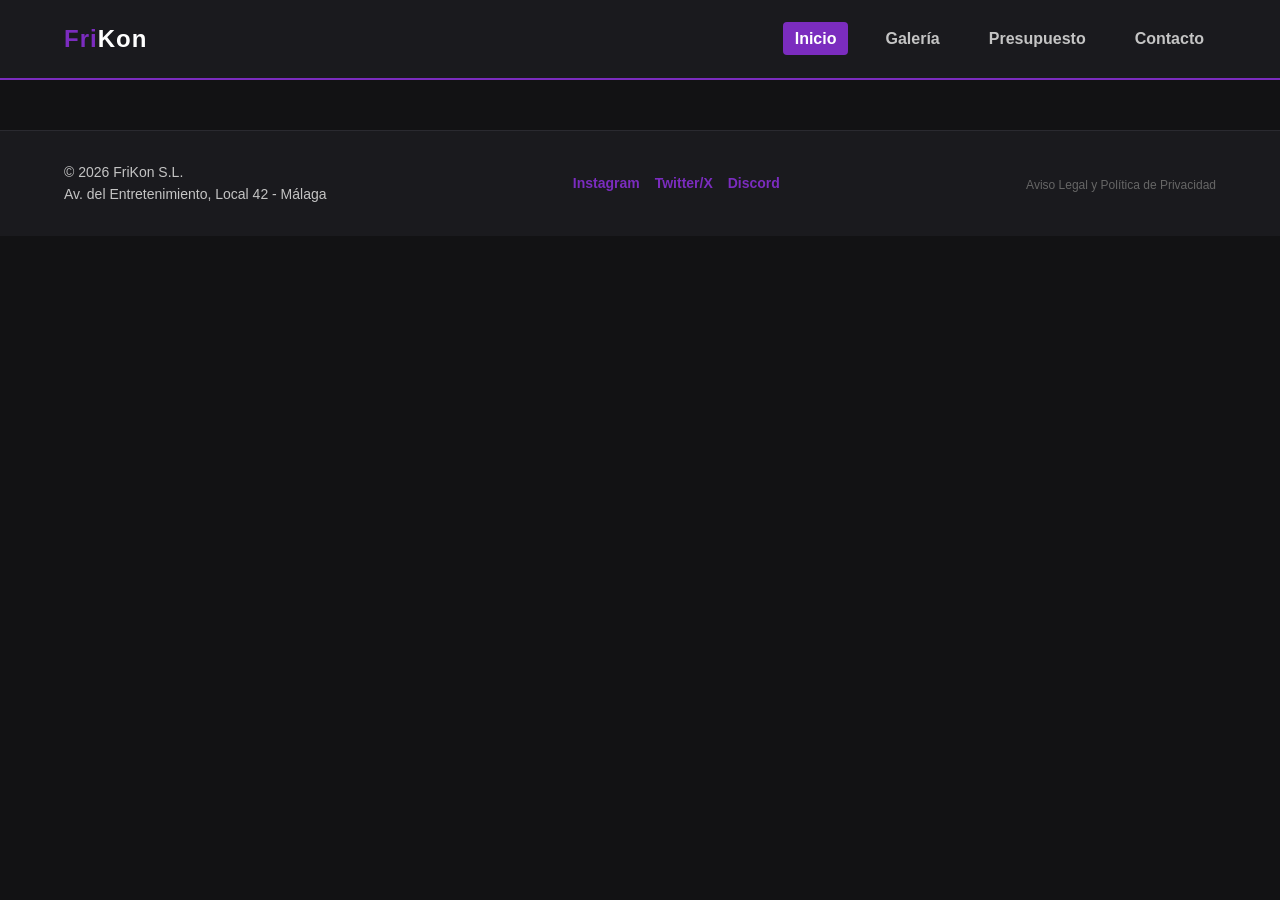
==== index.html @ 053f3768 "Diseño visual del carrusel completado en galeria.html Agregada las imagenes del carrusel Corregido v" ====
<!DOCTYPE html>
<html lang="es">

<head>
    <meta charset="UTF-8">
    <meta name="viewport" content="width=device-width, initial-scale=1.0">
    <title>FriKon | Tienda TCG & Merchandising</title>
    <link rel="stylesheet" href="css/styles.css">
</head>

<body>

    <header>
        <div class="logo">
            <h1>Fri<span>Kon</span></h1>
        </div>
        <nav>
            <ul>
                <li><a href="index.html" class="activo">Inicio</a></li>
                <li><a href="views/galeria.html">Galería</a></li>
                <li><a href="views/presupuesto.html">Presupuesto</a></li>
                <li><a href="views/contacto.html">Contacto</a></li>
            </ul>
        </nav>
    </header>

    <main>
        

    </main>

    <footer>
        <div class="footer-info">
            <p>© 2026 FriKon S.L.</p>
            <p>Av. del Entretenimiento, Local 42 - Málaga</p>
        </div>
        <div class="footer-redes">
            <a href="#" target="_blank">Instagram</a>
            <a href="#" target="_blank">Twitter/X</a>
            <a href="#" target="_blank">Discord</a>
        </div>
        <div class="footer-legal">
            <a href="#">Aviso Legal y Política de Privacidad</a>
        </div>
    </footer>

    <script src="https://code.jquery.com/jquery-3.7.1.min.js"></script>
    <script src="js/main.js"></script>
</body>

</html>
---- css/styles.css ----
/* ==========================================================================
   ESTILOS GENERALES Y CONFIGURACIÓN (FriKon)
   ========================================================================== */
* {
    margin: 0;
    padding: 0;
    box-sizing: border-box;
    font-family: 'Segoe UI', Tahoma, Geneva, Verdana, sans-serif;
}

body {
    background-color: #121214;
    color: #ffffff;
    padding-top: 80px;
    /* Espacio para que el menú fijo no tape el contenido */
    line-height: 1.6;
}

/* ==========================================================================
   HEADER Y BARRA DE NAVEGACIÓN 
   ========================================================================== */
header {
    position: fixed;
    top: 0;
    left: 0;
    width: 100%;
    height: 80px;
    background-color: #1a1a1e;
    border-bottom: 2px solid #7b2cbf;
    display: flex;
    justify-content: space-between;
    align-items: center;
    padding: 0 5%;
    z-index: 1000;
    /* Asegura que quede siempre por encima de todo */
}

.logo h1 {
    font-size: 24px;
    color: #7b2cbf;
    font-weight: bold;
    letter-spacing: 1px;
}

.logo span {
    color: #fff;
}

nav ul {
    display: flex;
    list-style: none;
    gap: 25px;
}

nav ul li a {
    color: #c4c4c4;
    text-decoration: none;
    font-weight: 600;
    font-size: 16px;
    transition: color 0.3s ease;
    padding: 8px 12px;
    border-radius: 4px;
}

nav ul li a:hover {
    color: #7b2cbf;
}

/* Clase obligatoria para resaltar la página actual del menú */
nav ul li a.activo {
    color: #fff;
    background-color: #7b2cbf;
}

/* ==========================================================================
   FOOTER (REDES, DIRECCIÓN Y AVISO LEGAL)
   ========================================================================== */
footer {
    background-color: #1a1a1e;
    border-top: 1px solid #2a2a30;
    padding: 30px 5%;
    margin-top: 50px;
    display: flex;
    flex-wrap: wrap;
    justify-content: space-between;
    align-items: center;
    gap: 20px;
}

.footer-info p {
    color: #c4c4c4;
    font-size: 14px;
}

.footer-redes {
    display: flex;
    gap: 15px;
}

.footer-redes a {
    color: #7b2cbf;
    text-decoration: none;
    font-weight: bold;
    font-size: 14px;
    transition: transform 0.2s;
}

.footer-redes a:hover {
    transform: scale(1.1);
    color: #fff;
}

.footer-legal a {
    color: #666;
    font-size: 12px;
    text-decoration: none;
}

.footer-legal a:hover {
    text-decoration: underline;
}


/* ==========================================================================
  GALERIA Y CARRUSEL
   ========================================================================== */

/* Título de la sección */
.titulo-seleccion {
    font-size: 28px;
    color: #7b2cbf;
    text-align: center;
    margin: 40px 0 20px 0;
    text-transform: uppercase;
    letter-spacing: 1px;
}

/* El contenedor que centra el carrusel al 90% de la pantalla */
.carrusel-contenedor {
    position: relative;
    width: 65%;
    max-width: 1400px;
    /* Evita que se deforme en pantallas enormes */
    height: 380px;
    /* Altura fija para lograr el efecto banner panorámico */
    margin: 0 auto;
    /* Centrado horizontal perfecto */
    border-radius: 12px;
    overflow: hidden;
    /* Oculta las imágenes que están en cola */
    border: 2px solid #2a2a30;
    background-color: #1a1a1e;
    /* Fondo de carga mientras aparecen las fotos */
}

/* Reglas para las diapositivas */
.slide {
    position: absolute;
    top: 0;
    left: 0;
    width: 100%;
    height: 100%;
    opacity: 0;
    /* Por defecto ocultas */
    transition: opacity 0.6s ease-in-out;
    /* Transición suave de fundido */
    z-index: 1;
}

/* Estado de la diapositiva que se está mostrando */
.slide.activa {
    opacity: 1;
    z-index: 2;
}

/* Ajuste forzado de tus imágenes para que no se deformen */
.slide img {
    width: 100%;
    height: 100%;
    object-fit: cover;
    /* Adapta y recorta la foto manteniendo su proporción */
    object-position: center;
    /* Enfoca el centro de la imagen al recortar */
}

/* Sombreado inferior y textos del banner */
.carrusel-texto {
    position: absolute;
    bottom: 0;
    left: 0;
    width: 100%;
    background: linear-gradient(transparent, rgba(0, 0, 0, 0.9));
    /* Degradado para legibilidad */
    padding: 35px 5%;
    z-index: 3;
}

.carrusel-texto h3 {
    font-size: 26px;
    color: #fff;
    margin-bottom: 5px;
}

.carrusel-texto p {
    color: #c4c4c4;
    font-size: 16px;
}

/* Diseño de los botones de las flechas */
.flecha {
    position: absolute;
    top: 50%;
    transform: translateY(-50%);
    /* Centrado vertical matemático */
    background-color: rgba(26, 26, 30, 0.8);
    color: #fff;
    border: 1px solid #7b2cbf;
    font-size: 24px;
    padding: 12px 18px;
    cursor: pointer;
    border-radius: 50%;
    z-index: 10;
    transition: all 0.3s ease;
}

.flecha:hover {
    background-color: #7b2cbf;
    transform: translateY(-50%) scale(1.1);
    /* Mantiene el centrado y aumenta tamaño */
}

.flecha.prev {
    left: 25px;
}

/* Posición flecha izquierda */
.flecha.next {
    right: 25px;
}

/* Posición flecha derecha */
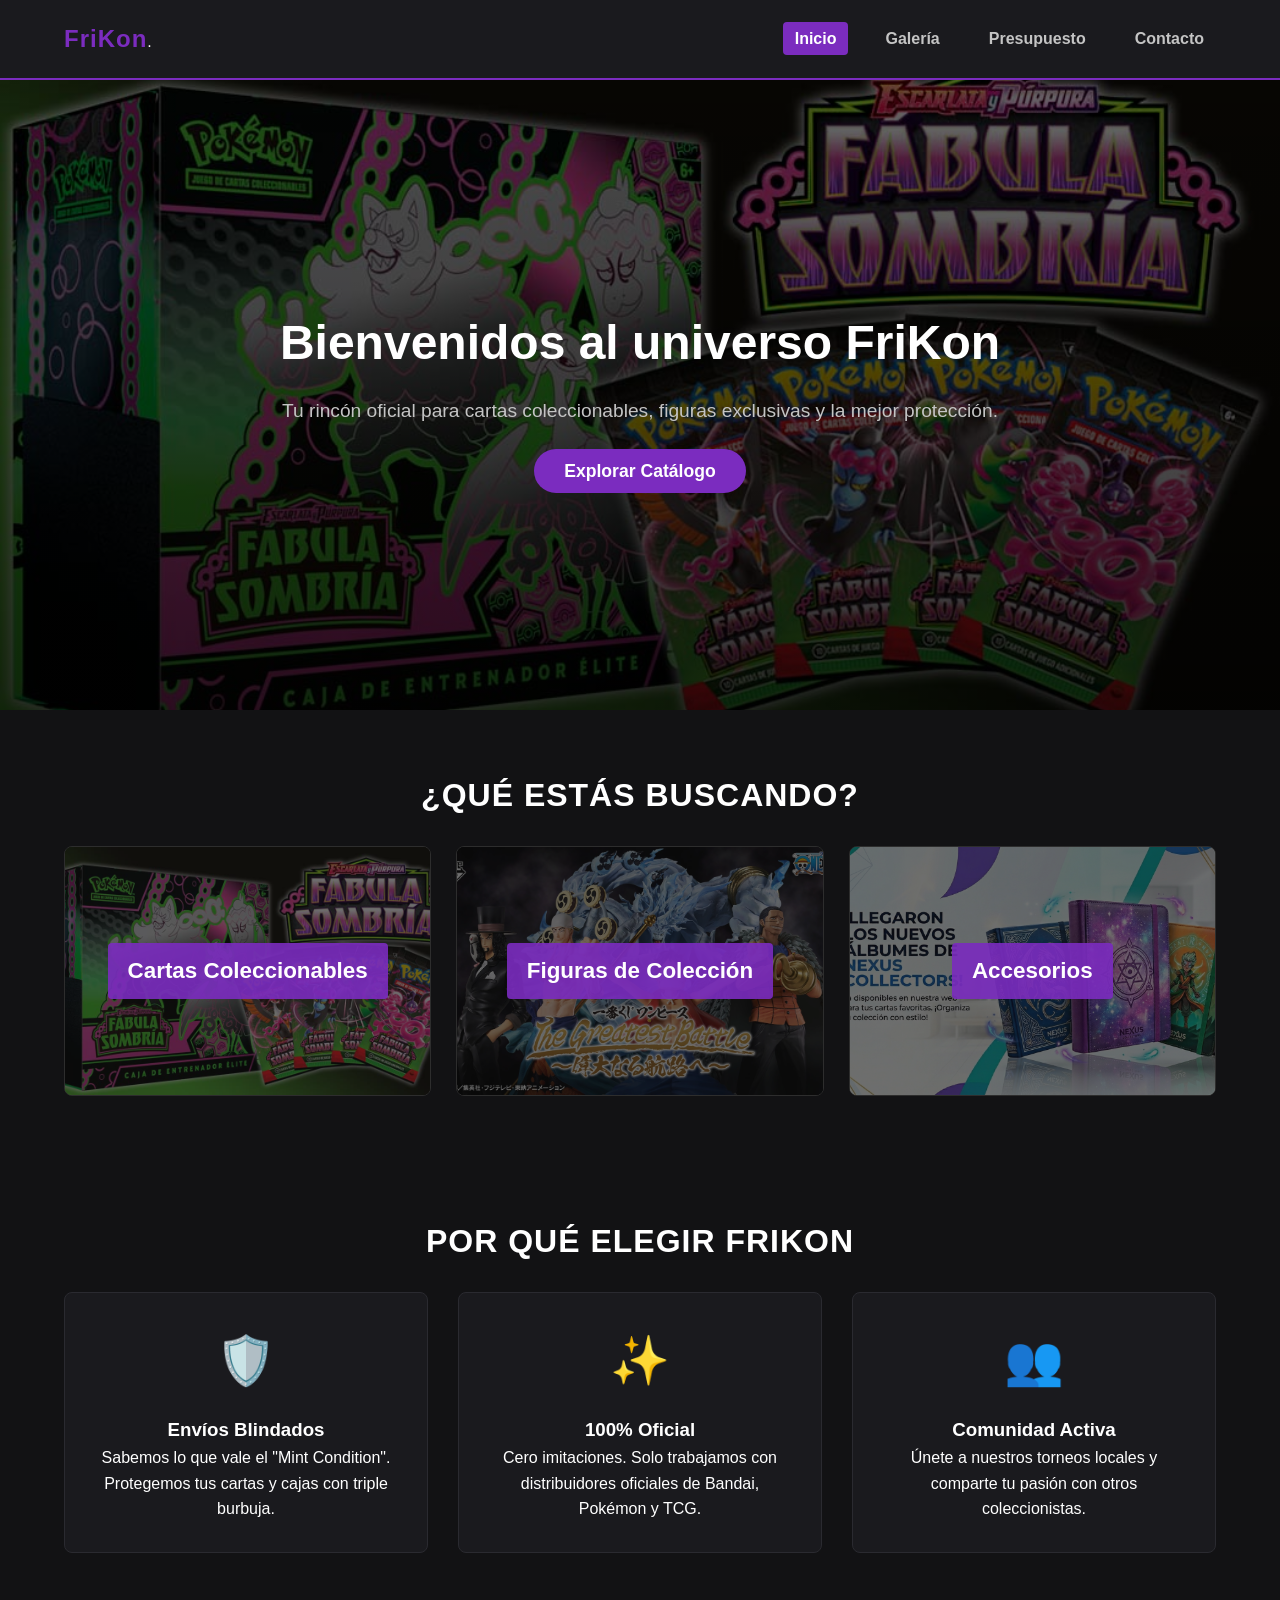
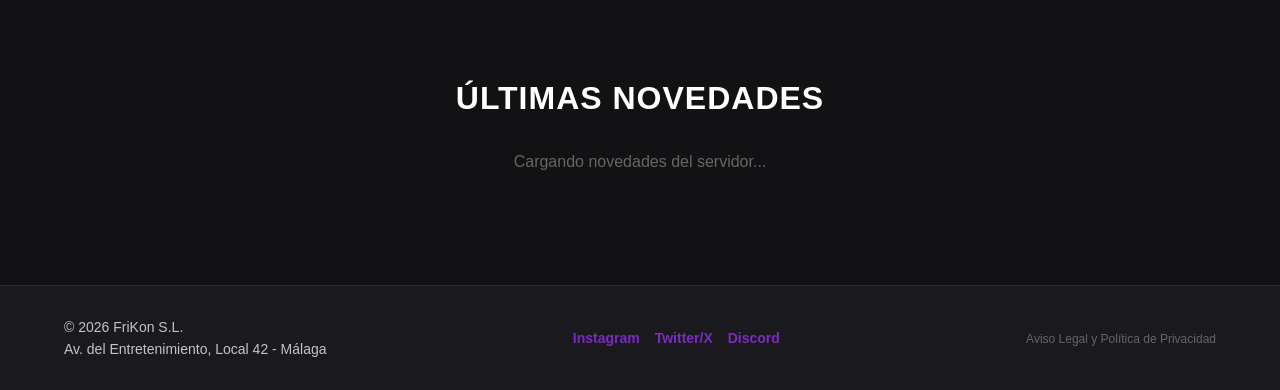
==== commit 78bd89df: "Estructura de 4 secciones de index y CSS corregido para validador W3C" ====
--- a/index.html
+++ b/index.html
@@ -6,13 +6,14 @@
     <meta name="viewport" content="width=device-width, initial-scale=1.0">
     <title>FriKon | Tienda TCG & Merchandising</title>
     <link rel="stylesheet" href="css/styles.css">
+    <script src="https://code.jquery.com/jquery-3.7.1.min.js"></script>
 </head>
 
 <body>
 
     <header>
         <div class="logo">
-            <h1>Fri<span>Kon</span></h1>
+            <span class="logo-texto">FriKon</span><span>.</span>
         </div>
         <nav>
             <ul>
@@ -24,8 +25,71 @@
         </nav>
     </header>
 
-    <main>
-        
+    <main class="main-portada">
+
+        <section id="hero-inicio" class="seccion-portada">
+            <div class="hero-contenido">
+                <h1>Bienvenidos al universo FriKon</h1>
+                <p>Tu rincón oficial para cartas coleccionables, figuras exclusivas y la mejor protección.</p>
+                <a href="views/galeria.html" class="btn-hero">Explorar Catálogo</a>
+            </div>
+        </section>
+
+        <section id="categorias-destacadas" class="seccion-portada">
+            <h2 class="titulo-portada">¿Qué estás buscando?</h2>
+            <div class="grid-accesos-directos">
+
+                <a href="views/galeria.html#cat-cartas" class="bloque-acceso">
+                    <img src="images/productos-carrusel/fabula-sombria-portada-noticia.jpg" alt="Cartas Coleccionables TCG">
+                    <div class="acceso-overlay">
+                        <h3>Cartas Coleccionables</h3>
+                    </div>
+                </a>
+
+                <a href="views/galeria.html#cat-figuras" class="bloque-acceso">
+                    <img src="images/productos-carrusel/figura_one_piece.webp" alt="Figuras de Colección de Anime">
+                    <div class="acceso-overlay">
+                        <h3>Figuras de Colección</h3>
+                    </div>
+                </a>
+
+                <a href="views/galeria.html#cat-accesorios" class="bloque-acceso">
+                    <img src="images/productos-carrusel/nuevos_albumes.png" alt="Accesorios y Carpetas Protectoras">
+                    <div class="acceso-overlay">
+                        <h3>Accesorios</h3>
+                    </div>
+                </a>
+
+            </div>
+        </section>
+
+        <section id="ventajas-frikon" class="seccion-portada">
+            <h2 class="titulo-portada">Por qué elegir FriKon</h2>
+            <div class="grid-ventajas">
+                <div class="ventaja-card">
+                    <div class="ventaja-icono">🛡️</div>
+                    <h3>Envíos Blindados</h3>
+                    <p>Sabemos lo que vale el "Mint Condition". Protegemos tus cartas y cajas con triple burbuja.</p>
+                </div>
+                <div class="ventaja-card">
+                    <div class="ventaja-icono">✨</div>
+                    <h3>100% Oficial</h3>
+                    <p>Cero imitaciones. Solo trabajamos con distribuidores oficiales de Bandai, Pokémon y TCG.</p>
+                </div>
+                <div class="ventaja-card">
+                    <div class="ventaja-icono">👥</div>
+                    <h3>Comunidad Activa</h3>
+                    <p>Únete a nuestros torneos locales y comparte tu pasión con otros coleccionistas.</p>
+                </div>
+            </div>
+        </section>
+
+        <section id="noticias-comunidad" class="seccion-portada">
+            <h2 class="titulo-portada">Últimas Novedades</h2>
+            <div id="contenedor-noticias-ajax" class="grid-noticias">
+                <p class="cargando">Cargando novedades del servidor...</p>
+            </div>
+        </section>
 
     </main>
 
@@ -35,16 +99,15 @@
             <p>Av. del Entretenimiento, Local 42 - Málaga</p>
         </div>
         <div class="footer-redes">
-            <a href="#" target="_blank">Instagram</a>
-            <a href="#" target="_blank">Twitter/X</a>
-            <a href="#" target="_blank">Discord</a>
+            <a href="#" target="_blank" rel="noopener noreferrer">Instagram</a>
+            <a href="#" target="_blank" rel="noopener noreferrer">Twitter/X</a>
+            <a href="#" target="_blank" rel="noopener noreferrer">Discord</a>
         </div>
         <div class="footer-legal">
             <a href="#">Aviso Legal y Política de Privacidad</a>
         </div>
     </footer>
 
-    <script src="https://code.jquery.com/jquery-3.7.1.min.js"></script>
     <script src="js/main.js"></script>
 </body>
 
--- a/css/styles.css
+++ b/css/styles.css
@@ -11,8 +11,7 @@
 body {
     background-color: #121214;
     color: #ffffff;
-    padding-top: 80px;
-    /* Espacio para que el menú fijo no tape el contenido */
+    padding-top: 80px; /* Espacio para que el menú fijo no tape el contenido */
     line-height: 1.6;
 }
 
@@ -31,19 +30,20 @@
     justify-content: space-between;
     align-items: center;
     padding: 0 5%;
-    z-index: 1000;
-    /* Asegura que quede siempre por encima de todo */
-}
-
-.logo h1 {
+    z-index: 1000; /* Asegura que quede siempre por encima de todo */
+}
+
+.logo-texto {
     font-size: 24px;
-    color: #7b2cbf;
+    color: #7b2cbf; /* Color morado base para "Fri" */
     font-weight: bold;
     letter-spacing: 1px;
-}
-
-.logo span {
-    color: #fff;
+    display: inline-block; /* Para que se comporte bien el tamaño */
+}
+
+.logo-texto span {
+    font-size: 24px;
+    color: #fff; /* Color blanco para "Kon." */
 }
 
 nav ul {
@@ -102,7 +102,7 @@
     text-decoration: none;
     font-weight: bold;
     font-size: 14px;
-    transition: transform 0.2s;
+    transition: transform 0.2s, color 0.2s;
 }
 
 .footer-redes a:hover {
@@ -120,12 +120,154 @@
     text-decoration: underline;
 }
 
-
-/* ==========================================================================
-  GALERIA Y CARRUSEL
-   ========================================================================== */
-
-/* Título de la sección */
+/* ==========================================================================
+   MAQUETACIÓN DE LA PORTADA (INDEX) - NUEVAS SECCIONES
+   ========================================================================== */
+.main-portada {
+    padding: 0;
+}
+
+.seccion-portada {
+    padding: 60px 5%;
+}
+
+.titulo-portada {
+    text-align: center;
+    font-size: 2rem;
+    color: #fff;
+    margin-bottom: 25px;
+    text-transform: uppercase;
+    letter-spacing: 1px;
+}
+
+/* Sección 1: Hero */
+#hero-inicio {
+    background: linear-gradient(rgba(0,0,0,0.6), rgba(0,0,0,0.8)), url('../images/productos-carrusel/fabula-sombria-portada-noticia.jpg');
+    background-size: cover;
+    background-position: center;
+    height: 70vh;
+    display: flex;
+    justify-content: center;
+    align-items: center;
+    text-align: center;
+}
+
+.hero-contenido h1 {
+    font-size: 3rem;
+    color: #fff;
+    margin-bottom: 15px;
+}
+
+.hero-contenido p {
+    font-size: 1.2rem;
+    color: #c4c4c4;
+    margin-bottom: 30px;
+}
+
+.btn-hero {
+    background-color: #7b2cbf;
+    color: #fff;
+    text-decoration: none;
+    padding: 12px 30px;
+    border-radius: 25px;
+    font-weight: bold;
+    font-size: 1.1rem;
+    transition: background-color 0.2s ease;
+}
+
+.btn-hero:hover {
+    background-color: #9d4edd;
+}
+
+/* Sección 2: Tus Accesos Directos */
+.grid-accesos-directos {
+    display: grid;
+    grid-template-columns: repeat(auto-fit, minmax(280px, 1fr));
+    gap: 25px;
+}
+
+.bloque-acceso {
+    position: relative;
+    height: 250px;
+    border-radius: 8px;
+    overflow: hidden;
+    display: block;
+    border: 1px solid #2d2d2d;
+}
+
+.bloque-acceso img {
+    width: 100%;
+    height: 100%;
+    object-fit: cover;
+    transition: transform 0.5s ease;
+}
+
+.acceso-overlay {
+    position: absolute;
+    top: 0;
+    left: 0;
+    width: 100%;
+    height: 100%;
+    background: rgba(15, 15, 15, 0.6);
+    display: flex;
+    justify-content: center;
+    align-items: center;
+    transition: background 0.3s ease;
+}
+
+.bloque-acceso h3 {
+    color: #fff;
+    font-size: 1.4rem;
+    background-color: rgba(123, 44, 191, 0.9);
+    padding: 10px 20px;
+    border-radius: 4px;
+    transition: background-color 0.3s;
+}
+
+.bloque-acceso:hover img {
+    transform: scale(1.1);
+}
+
+.bloque-acceso:hover .acceso-overlay {
+    background: rgba(123, 44, 191, 0.2);
+}
+
+/* Sección 3: Grid de Ventajas */
+.grid-ventajas {
+    display: grid;
+    grid-template-columns: repeat(auto-fit, minmax(250px, 1fr));
+    gap: 30px;
+    text-align: center;
+}
+
+.ventaja-card {
+    background-color: #1a1a1e;
+    padding: 30px;
+    border-radius: 8px;
+    border: 1px solid #2a2a30;
+}
+
+.ventaja-icono {
+    font-size: 3rem;
+    margin-bottom: 15px;
+}
+
+/* Sección 4: Ajax Noticias */
+.grid-noticias {
+    display: grid;
+    grid-template-columns: repeat(auto-fit, minmax(300px, 1fr));
+    gap: 20px;
+}
+
+.cargando {
+    text-align: center;
+    color: #666;
+    grid-column: 1 / -1;
+}
+
+/* ==========================================================================
+   CARRUSEL GALERIA
+   ========================================================================== */
 .titulo-seleccion {
     font-size: 28px;
     color: #7b2cbf;
@@ -135,25 +277,24 @@
     letter-spacing: 1px;
 }
 
-/* El contenedor que centra el carrusel al 90% de la pantalla */
 .carrusel-contenedor {
     position: relative;
     width: 65%;
     max-width: 1400px;
-    /* Evita que se deforme en pantallas enormes */
     height: 380px;
-    /* Altura fija para lograr el efecto banner panorámico */
     margin: 0 auto;
-    /* Centrado horizontal perfecto */
     border-radius: 12px;
     overflow: hidden;
-    /* Oculta las imágenes que están en cola */
     border: 2px solid #2a2a30;
     background-color: #1a1a1e;
-    /* Fondo de carga mientras aparecen las fotos */
-}
-
-/* Reglas para las diapositivas */
+}
+
+.carrusel-slides {
+    position: relative;
+    width: 100%;
+    height: 100%;
+}
+
 .slide {
     position: absolute;
     top: 0;
@@ -161,36 +302,28 @@
     width: 100%;
     height: 100%;
     opacity: 0;
-    /* Por defecto ocultas */
     transition: opacity 0.6s ease-in-out;
-    /* Transición suave de fundido */
     z-index: 1;
 }
 
-/* Estado de la diapositiva que se está mostrando */
 .slide.activa {
     opacity: 1;
     z-index: 2;
 }
 
-/* Ajuste forzado de tus imágenes para que no se deformen */
 .slide img {
     width: 100%;
     height: 100%;
     object-fit: cover;
-    /* Adapta y recorta la foto manteniendo su proporción */
     object-position: center;
-    /* Enfoca el centro de la imagen al recortar */
-}
-
-/* Sombreado inferior y textos del banner */
+}
+
 .carrusel-texto {
     position: absolute;
     bottom: 0;
     left: 0;
     width: 100%;
     background: linear-gradient(transparent, rgba(0, 0, 0, 0.9));
-    /* Degradado para legibilidad */
     padding: 35px 5%;
     z-index: 3;
 }
@@ -206,36 +339,222 @@
     font-size: 16px;
 }
 
-/* Diseño de los botones de las flechas */
-.flecha {
+/* ==========================================================================
+   CONTROLES CIRCULARES CARRUSEL
+   ========================================================================== */
+.carrusel-dots {
     position: absolute;
-    top: 50%;
-    transform: translateY(-50%);
-    /* Centrado vertical matemático */
-    background-color: rgba(26, 26, 30, 0.8);
-    color: #fff;
-    border: 1px solid #7b2cbf;
-    font-size: 24px;
-    padding: 12px 18px;
+    bottom: 25px;
+    right: 5%;
+    display: flex;
+    gap: 15px;
+    z-index: 10;
+}
+
+.dot-wrapper {
+    position: relative;
+    width: 10px;
+    height: 10px;
+    display: flex;
+    align-items: center;
+    justify-content: center;
     cursor: pointer;
-    border-radius: 50%;
-    z-index: 10;
-    transition: all 0.3s ease;
-}
-
-.flecha:hover {
+}
+
+.dot-numero {
+    display: none;
+    font-size: 13px;
+    font-weight: bold;
+    color: #c4c4c4;
+    position: absolute;
+    z-index: 2;
+    transition: color 0.3s ease;
+}
+
+.progreso-circular {
+    width: 100%;
+    height: 100%;
+    transform: rotate(-90deg);
+}
+
+.circulo-fondo {
+    fill: none;
+    stroke: rgba(255, 255, 255, 0.2);
+    stroke-width: 2.5;
+}
+
+.circulo-barra {
+    fill: none;
+    stroke: #ffffff;
+    stroke-width: 2.5;
+    stroke-linecap: round;
+    stroke-dasharray: 100, 100;
+    stroke-dashoffset: 100;
+}
+
+.dot-wrapper.activo .dot-numero {
+    color: #fff;
+}
+
+.dot-wrapper.activo .circulo-barra {
+    animation: cargaCircular 5s linear forwards;
+}
+
+@keyframes cargaCircular {
+    from { stroke-dashoffset: 100; }
+    to { stroke-dashoffset: 0; }
+}
+
+/* ==========================================================================
+   CATALOGO DE PRODUCTOS GALERIA
+   ========================================================================== */
+.categoria-seccion {
+    margin-bottom: 50px;
+    padding: 0 5%;
+}
+
+.categoria-titulo {
+    font-size: 1.6rem;
+    color: #fff;
+    margin-bottom: 20px;
+    border-bottom: 2px solid #7b2cbf;
+    padding-bottom: 8px;
+}
+
+.grid-productos {
+    display: grid;
+    grid-template-columns: repeat(auto-fit, minmax(280px, 1fr));
+    gap: 25px;
+    align-items: start;
+}
+
+.producto-card {
+    background-color: #1a1a1a;
+    border-radius: 8px;
+    overflow: hidden;
+    border: 1px solid #2d2d2d;
+    transition: transform 0.3s ease, border-color 0.3s ease;
+}
+
+.producto-card:hover {
+    transform: translateY(-5px);
+    border-color: #7b2cbf;
+}
+
+.producto-imagen-wrapper {
+    position: relative;
+    width: 100%;
+    height: 220px;
+    overflow: hidden;
+    cursor: pointer;
+}
+
+.producto-imagen-wrapper img {
+    width: 100%;
+    height: 100%;
+    object-fit: cover;
+    transition: transform 0.5s ease;
+}
+
+.producto-card:hover .producto-imagen-wrapper img {
+    transform: scale(1.05);
+}
+
+.indicador-click {
+    position: absolute;
+    bottom: -50px;
+    left: 0;
+    width: 100%;
+    background: rgba(123, 44, 191, 0.85);
+    color: #fff;
+    text-align: center;
+    padding: 12px 0;
+    font-size: 0.9rem;
+    font-weight: bold;
+    transition: bottom 0.3s ease;
+    z-index: 2;
+}
+
+.producto-card:hover .indicador-click {
+    bottom: 0;
+}
+
+.producto-resumen {
+    padding: 15px;
+    text-align: center;
+}
+
+.producto-resumen h4 {
+    color: #fff;
+    font-size: 1.1rem;
+    margin: 0;
+}
+
+.producto-desplegable {
+    display: none;
+    padding: 0 15px 15px 15px;
+    background-color: #141414;
+    border-top: 1px solid #2d2d2d;
+    text-align: center;
+}
+
+.producto-desplegable .precio {
+    font-size: 1.3rem;
+    color: #9d4edd;
+    font-weight: bold;
+    margin: 10px 0;
+}
+
+.producto-desplegable .descripcion {
+    font-size: 0.9rem;
+    color: #c4c4c4;
+    line-height: 1.4;
+    margin-bottom: 15px;
+}
+
+.btn-reserva {
     background-color: #7b2cbf;
-    transform: translateY(-50%) scale(1.1);
-    /* Mantiene el centrado y aumenta tamaño */
-}
-
-.flecha.prev {
-    left: 25px;
-}
-
-/* Posición flecha izquierda */
-.flecha.next {
-    right: 25px;
-}
-
-/* Posición flecha derecha */+    color: #fff;
+    border: none;
+    padding: 8px 18px;
+    border-radius: 4px;
+    font-weight: bold;
+    cursor: pointer;
+    transition: background-color 0.2s ease;
+}
+
+.btn-reserva:hover {
+    background-color: #9d4edd;
+}
+
+/* ==========================================================================
+   ESTILOS RESPONSIVE PARA EL CARRUSEL (Móviles y Tablets)
+   ========================================================================== */
+@media screen and (max-width: 768px) {
+    .carrusel-contenedor {
+        width: 90%;
+        height: 320px;
+        border-radius: 0;
+    }
+
+    .carrusel-texto {
+        padding: 15px;
+        background: linear-gradient(to top, rgba(0, 0, 0, 0.9) 40%, rgba(0, 0, 0, 0));
+    }
+
+    .carrusel-texto h3 {
+        font-size: 1.2rem;
+        margin-bottom: 4px;
+    }
+
+    .carrusel-texto p {
+        font-size: 0.9rem;
+    }
+
+    .carrusel-dots {
+        bottom: 15px;
+        right: 15px;
+        gap: 10px;
+    }
+}
+
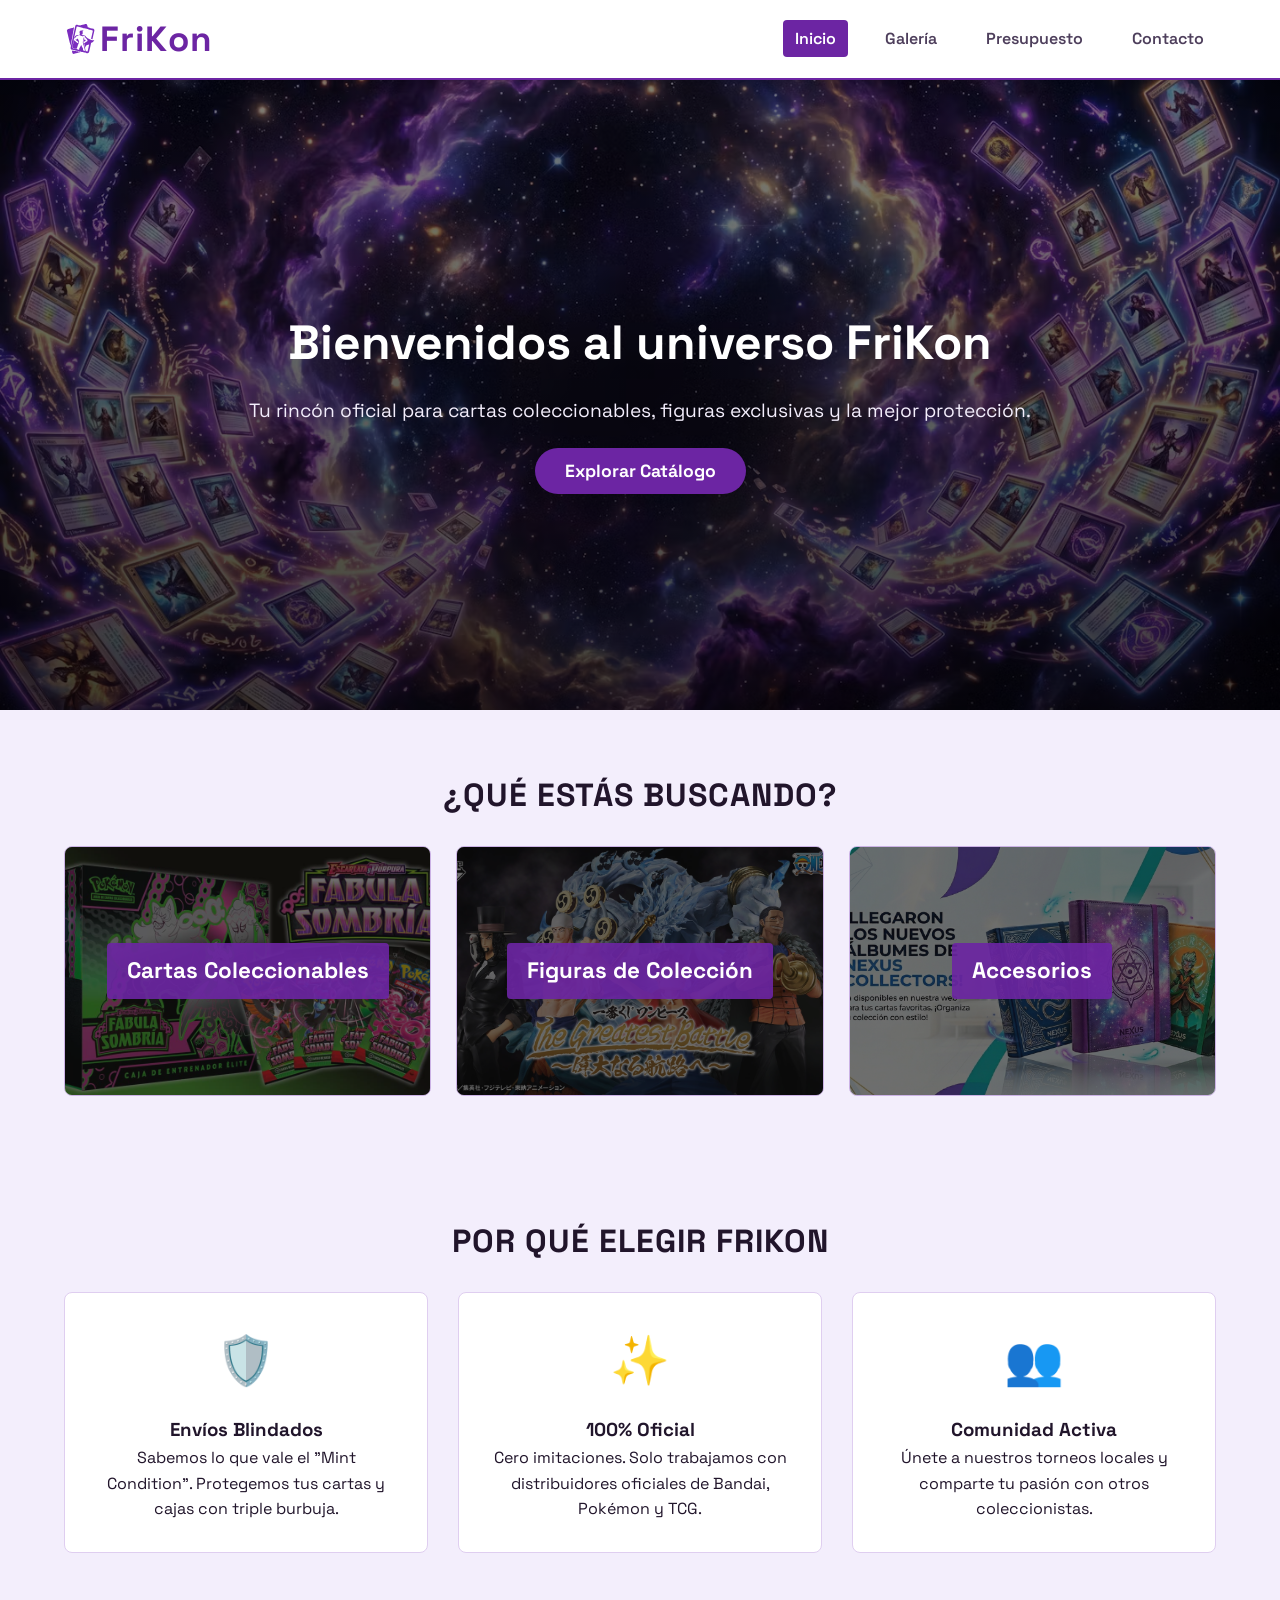
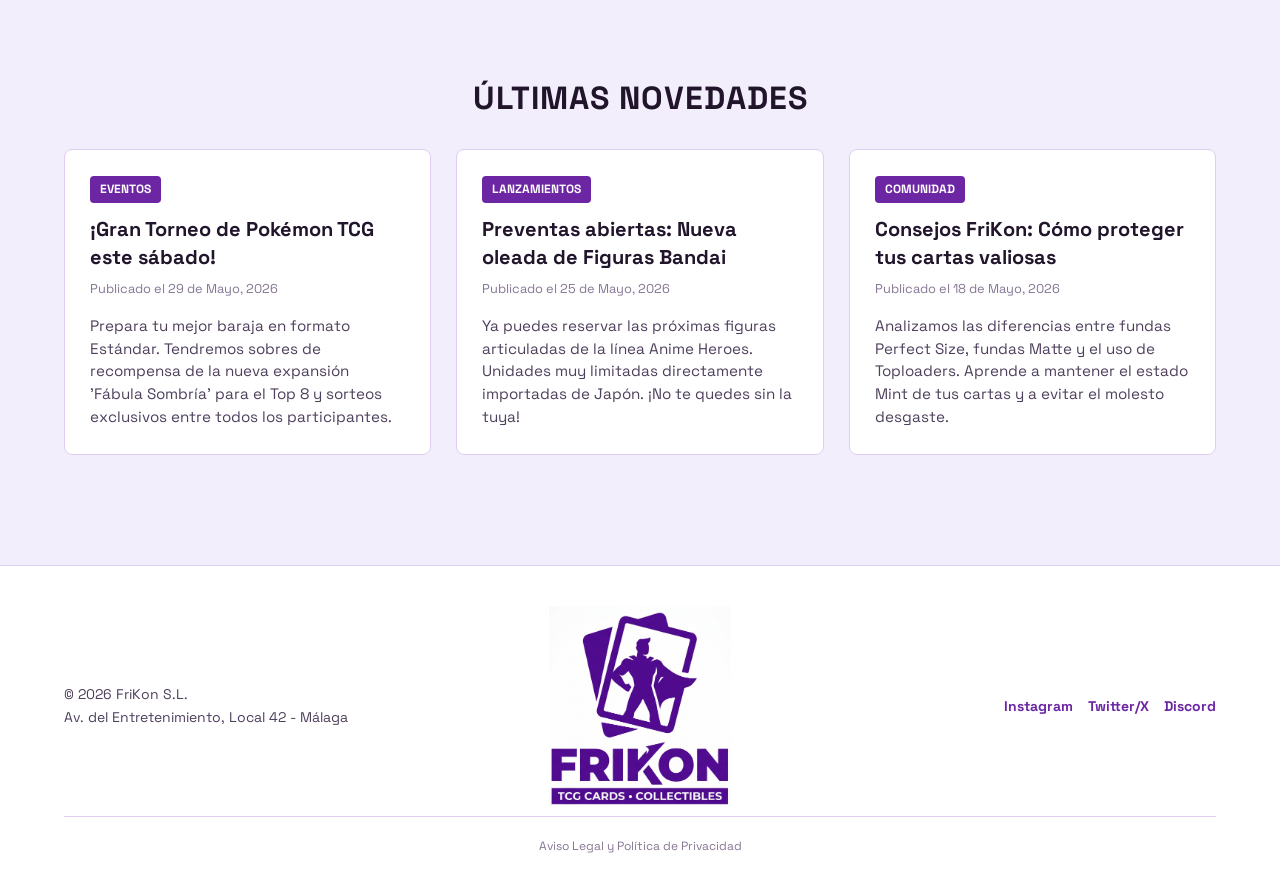
==== commit e7b5e835: "-Paleta cambiada a tono pastel - añadido los iconos - añadido favicon - footer renovado" ====
--- a/index.html
+++ b/index.html
@@ -5,6 +5,11 @@
     <meta charset="UTF-8">
     <meta name="viewport" content="width=device-width, initial-scale=1.0">
     <title>FriKon | Tienda TCG & Merchandising</title>
+    <link rel="icon" type="image/svg+xml" href="images/logo/favicon.svg">
+    <link rel="preconnect" href="https://fonts.googleapis.com">
+    <link rel="preconnect" href="https://fonts.gstatic.com" crossorigin>
+    <link href="https://fonts.googleapis.com/css2?family=Space+Grotesk:wght@400;500;700&display=swap" rel="stylesheet">
+    
     <link rel="stylesheet" href="css/styles.css">
     <script src="https://code.jquery.com/jquery-3.7.1.min.js"></script>
 </head>
@@ -13,7 +18,9 @@
 
     <header>
         <div class="logo">
-            <span class="logo-texto">FriKon</span><span>.</span>
+            <img src="images/logo/favicon.svg" alt="Logo FriKon" class="logo-img">
+            <span class="logo-texto">FriKon</span>
+
         </div>
         <nav>
             <ul>
@@ -40,7 +47,8 @@
             <div class="grid-accesos-directos">
 
                 <a href="views/galeria.html#cat-cartas" class="bloque-acceso">
-                    <img src="images/productos-carrusel/fabula-sombria-portada-noticia.jpg" alt="Cartas Coleccionables TCG">
+                    <img src="images/productos-carrusel/fabula-sombria-portada-noticia.jpg"
+                        alt="Cartas Coleccionables TCG">
                     <div class="acceso-overlay">
                         <h3>Cartas Coleccionables</h3>
                     </div>
@@ -94,15 +102,23 @@
     </main>
 
     <footer>
-        <div class="footer-info">
-            <p>© 2026 FriKon S.L.</p>
-            <p>Av. del Entretenimiento, Local 42 - Málaga</p>
+        <div class="footer-contenedor-superior">
+            <div class="footer-info">
+                <p>© 2026 FriKon S.L.</p>
+                <p>Av. del Entretenimiento, Local 42 - Málaga</p>
+            </div>
+
+            <div class="footer-logo-central">
+                <img src="images/logo/logo_frikon_completo.png" alt="FriKon Logo Grande" class="logo-grande-img">
+            </div>
+
+            <div class="footer-redes">
+                <a href="#" target="_blank" rel="noopener noreferrer">Instagram</a>
+                <a href="#" target="_blank" rel="noopener noreferrer">Twitter/X</a>
+                <a href="#" target="_blank" rel="noopener noreferrer">Discord</a>
+            </div>
         </div>
-        <div class="footer-redes">
-            <a href="#" target="_blank" rel="noopener noreferrer">Instagram</a>
-            <a href="#" target="_blank" rel="noopener noreferrer">Twitter/X</a>
-            <a href="#" target="_blank" rel="noopener noreferrer">Discord</a>
-        </div>
+
         <div class="footer-legal">
             <a href="#">Aviso Legal y Política de Privacidad</a>
         </div>
--- a/css/styles.css
+++ b/css/styles.css
@@ -1,22 +1,51 @@
 /* ==========================================================================
-   ESTILOS GENERALES Y CONFIGURACIÓN (FriKon)
+   CONFIGURACIÓN GENERAL Y VARIABLES
    ========================================================================== */
+html {
+    scroll-behavior: smooth;
+}
+
 * {
     margin: 0;
     padding: 0;
     box-sizing: border-box;
-    font-family: 'Segoe UI', Tahoma, Geneva, Verdana, sans-serif;
+    font-family: 'Space Grotesk', sans-serif;
+}
+
+:root {
+    /* Identidad Corporativa */
+    --color-marca: #6c25a3;           
+    --color-marca-hover: #8a3ee6;     
+    
+    /* Capa de Fondos (Diseño Claro) */
+    --bg-principal: #f3eefc;          
+    --bg-tarjeta: #ffffff;            
+    --bg-tarjeta-desplegable: #f9f6fe;
+    --bg-bloque-informativo: #eaddf7; 
+    
+    /* Bordes y Separadores */
+    --border-sutil: #dfcef0;          
+    --border-elemento: #cbb2e5;        
+    --border-foco: #a87ed1;    
+    --border-alerta: #e03131;          
+
+    /* Capa de Texto */
+    --texto-principal: #21152b;       
+    --texto-secundario: #4e3f5c;      
+    --texto-tarjeta: #5c4b6e;      
+    --texto-deshabilitado: #a393b0;   
+    --texto-mutado: #867694;          
 }
 
 body {
-    background-color: #121214;
-    color: #ffffff;
-    padding-top: 80px; /* Espacio para que el menú fijo no tape el contenido */
+    background-color: var(--bg-principal);
+    color: var(--texto-principal);
+    padding-top: 80px;
     line-height: 1.6;
 }
 
 /* ==========================================================================
-   HEADER Y BARRA DE NAVEGACIÓN 
+   HEADER Y NAVEGACIÓN
    ========================================================================== */
 header {
     position: fixed;
@@ -24,26 +53,33 @@
     left: 0;
     width: 100%;
     height: 80px;
-    background-color: #1a1a1e;
-    border-bottom: 2px solid #7b2cbf;
+    background-color: var(--bg-tarjeta);
+    border-bottom: 2px solid var(--color-marca);
     display: flex;
     justify-content: space-between;
     align-items: center;
     padding: 0 5%;
-    z-index: 1000; /* Asegura que quede siempre por encima de todo */
+    z-index: 1000;
+}
+
+.logo {
+    display: flex;
+    align-items: center;
+    gap: 1px;
+}
+
+.logo-img {
+    height: 35px;
+    width: auto;
+    display: block;
 }
 
 .logo-texto {
-    font-size: 24px;
-    color: #7b2cbf; /* Color morado base para "Fri" */
+    font-size: 35px;
+    color: var(--color-marca);
     font-weight: bold;
     letter-spacing: 1px;
-    display: inline-block; /* Para que se comporte bien el tamaño */
-}
-
-.logo-texto span {
-    font-size: 24px;
-    color: #fff; /* Color blanco para "Kon." */
+    display: inline-block;
 }
 
 nav ul {
@@ -53,7 +89,7 @@
 }
 
 nav ul li a {
-    color: #c4c4c4;
+    color: var(--texto-secundario);
     text-decoration: none;
     font-weight: 600;
     font-size: 16px;
@@ -63,42 +99,66 @@
 }
 
 nav ul li a:hover {
-    color: #7b2cbf;
-}
-
-/* Clase obligatoria para resaltar la página actual del menú */
+    color: var(--color-marca);
+}
+
 nav ul li a.activo {
-    color: #fff;
-    background-color: #7b2cbf;
+    color: var(--bg-tarjeta);
+    background-color: var(--color-marca);
 }
 
 /* ==========================================================================
-   FOOTER (REDES, DIRECCIÓN Y AVISO LEGAL)
+   FOOTER (PIE DE PÁGINA)
    ========================================================================== */
 footer {
-    background-color: #1a1a1e;
-    border-top: 1px solid #2a2a30;
-    padding: 30px 5%;
+    background-color: var(--bg-tarjeta);
+    border-top: 1px solid var(--border-sutil);
+    padding: 40px 5% 20px 5%;
     margin-top: 50px;
     display: flex;
-    flex-wrap: wrap;
+    flex-direction: column;
+    gap: 10px;
+}
+
+.footer-contenedor-superior {
+    display: flex;
     justify-content: space-between;
     align-items: center;
+    width: 100%;
+    flex-wrap: wrap;
     gap: 20px;
 }
 
+.footer-info,
+.footer-redes {
+    flex: 1;
+}
+
+.footer-redes {
+    display: flex;
+    justify-content: flex-end;
+    gap: 15px;
+}
+
+.footer-logo-central {
+    flex: 1;
+    display: flex;
+    justify-content: center;
+}
+
+.logo-grande-img {
+    height: 200px;
+    width: auto;
+    display: block;
+}
+
 .footer-info p {
-    color: #c4c4c4;
+    color: var(--texto-secundario);
     font-size: 14px;
 }
 
-.footer-redes {
-    display: flex;
-    gap: 15px;
-}
-
 .footer-redes a {
-    color: #7b2cbf;
+    color: var(--color-marca);
     text-decoration: none;
     font-weight: bold;
     font-size: 14px;
@@ -107,11 +167,18 @@
 
 .footer-redes a:hover {
     transform: scale(1.1);
-    color: #fff;
+    color: var(--texto-principal);
+}
+
+.footer-legal {
+    text-align: center;
+    width: 100%;
+    border-top: 1px solid var(--border-sutil);
+    padding-top: 15px;
 }
 
 .footer-legal a {
-    color: #666;
+    color: var(--texto-mutado);
     font-size: 12px;
     text-decoration: none;
 }
@@ -121,7 +188,7 @@
 }
 
 /* ==========================================================================
-   MAQUETACIÓN DE LA PORTADA (INDEX) - NUEVAS SECCIONES
+   PORTADA - SECCIONES GENERALES
    ========================================================================== */
 .main-portada {
     padding: 0;
@@ -134,15 +201,15 @@
 .titulo-portada {
     text-align: center;
     font-size: 2rem;
-    color: #fff;
+    color: var(--texto-principal);
     margin-bottom: 25px;
     text-transform: uppercase;
     letter-spacing: 1px;
 }
 
-/* Sección 1: Hero */
+/* Hero Principal */
 #hero-inicio {
-    background: linear-gradient(rgba(0,0,0,0.6), rgba(0,0,0,0.8)), url('../images/productos-carrusel/fabula-sombria-portada-noticia.jpg');
+    background: linear-gradient(rgba(0, 0, 0, 0.5), rgba(0, 0, 0, 0.75)), url('../images/index/portada.avif');
     background-size: cover;
     background-position: center;
     height: 70vh;
@@ -154,19 +221,19 @@
 
 .hero-contenido h1 {
     font-size: 3rem;
-    color: #fff;
+    color: #ffffff;
     margin-bottom: 15px;
 }
 
 .hero-contenido p {
     font-size: 1.2rem;
-    color: #c4c4c4;
+    color: var(--bg-principal);
     margin-bottom: 30px;
 }
 
 .btn-hero {
-    background-color: #7b2cbf;
-    color: #fff;
+    background-color: var(--color-marca);
+    color: #ffffff;
     text-decoration: none;
     padding: 12px 30px;
     border-radius: 25px;
@@ -176,10 +243,10 @@
 }
 
 .btn-hero:hover {
-    background-color: #9d4edd;
-}
-
-/* Sección 2: Tus Accesos Directos */
+    background-color: var(--color-marca-hover);
+}
+
+/* Accesos Directos */
 .grid-accesos-directos {
     display: grid;
     grid-template-columns: repeat(auto-fit, minmax(280px, 1fr));
@@ -192,7 +259,7 @@
     border-radius: 8px;
     overflow: hidden;
     display: block;
-    border: 1px solid #2d2d2d;
+    border: 1px solid var(--border-elemento);
 }
 
 .bloque-acceso img {
@@ -216,9 +283,9 @@
 }
 
 .bloque-acceso h3 {
-    color: #fff;
+    color: #ffffff;
     font-size: 1.4rem;
-    background-color: rgba(123, 44, 191, 0.9);
+    background-color: rgba(108, 37, 163, 0.9); 
     padding: 10px 20px;
     border-radius: 4px;
     transition: background-color 0.3s;
@@ -229,10 +296,10 @@
 }
 
 .bloque-acceso:hover .acceso-overlay {
-    background: rgba(123, 44, 191, 0.2);
-}
-
-/* Sección 3: Grid de Ventajas */
+    background: rgba(108, 37, 163, 0.2);
+}
+
+/* Bloque de Ventajas */
 .grid-ventajas {
     display: grid;
     grid-template-columns: repeat(auto-fit, minmax(250px, 1fr));
@@ -241,10 +308,10 @@
 }
 
 .ventaja-card {
-    background-color: #1a1a1e;
+    background-color: var(--bg-tarjeta);
     padding: 30px;
     border-radius: 8px;
-    border: 1px solid #2a2a30;
+    border: 1px solid var(--border-sutil);
 }
 
 .ventaja-icono {
@@ -252,25 +319,77 @@
     margin-bottom: 15px;
 }
 
-/* Sección 4: Ajax Noticias */
+/* Ajax Noticias */
 .grid-noticias {
     display: grid;
     grid-template-columns: repeat(auto-fit, minmax(300px, 1fr));
-    gap: 20px;
-}
-
-.cargando {
-    text-align: center;
-    color: #666;
+    gap: 25px;
+}
+
+.noticia-card {
+    background-color: var(--bg-tarjeta);
+    border: 1px solid var(--border-sutil);
+    padding: 25px;
+    border-radius: 8px;
+    position: relative;
+    transition: transform 0.3s ease, border-color 0.3s ease;
+}
+
+.noticia-card:hover {
+    transform: translateY(-3px);
+    border-color: var(--color-marca);
+}
+
+.noticia-tag {
+    display: inline-block;
+    background-color: var(--color-marca);
+    color: #ffffff;
+    font-size: 0.75rem;
+    font-weight: bold;
+    text-transform: uppercase;
+    padding: 4px 10px;
+    border-radius: 4px;
+    margin-bottom: 12px;
+}
+
+.noticia-card h3 {
+    color: var(--texto-principal);
+    font-size: 1.25rem;
+    margin-bottom: 8px;
+    line-height: 1.4;
+}
+
+.noticia-card .fecha {
+    font-size: 0.8rem;
+    color: var(--texto-mutado);
+    margin-bottom: 15px;
+}
+
+.noticia-card p {
+    font-size: 0.95rem;
+    color: var(--texto-secundario);
+    line-height: 1.5;
+}
+
+.cargando,
+.error-carga {
+    text-align: center;
+    color: var(--texto-mutado);
     grid-column: 1 / -1;
+    font-style: italic;
+    padding: 20px 0;
+}
+
+.error-carga {
+    color: var(--border-alerta);
 }
 
 /* ==========================================================================
-   CARRUSEL GALERIA
+   CARRUSEL GALERÍA
    ========================================================================== */
 .titulo-seleccion {
     font-size: 28px;
-    color: #7b2cbf;
+    color: var(--color-marca);
     text-align: center;
     margin: 40px 0 20px 0;
     text-transform: uppercase;
@@ -285,8 +404,8 @@
     margin: 0 auto;
     border-radius: 12px;
     overflow: hidden;
-    border: 2px solid #2a2a30;
-    background-color: #1a1a1e;
+    border: 2px solid var(--border-sutil);
+    background-color: var(--bg-tarjeta);
 }
 
 .carrusel-slides {
@@ -328,20 +447,18 @@
     z-index: 3;
 }
 
-.carrusel-texto h3 {
+.carrusel-texto h2 {
     font-size: 26px;
-    color: #fff;
+    color: #ffffff;
     margin-bottom: 5px;
 }
 
 .carrusel-texto p {
-    color: #c4c4c4;
+    color: var(--bg-principal);
     font-size: 16px;
 }
 
-/* ==========================================================================
-   CONTROLES CIRCULARES CARRUSEL
-   ========================================================================== */
+/* Controles Circulares */
 .carrusel-dots {
     position: absolute;
     bottom: 25px;
@@ -365,7 +482,7 @@
     display: none;
     font-size: 13px;
     font-weight: bold;
-    color: #c4c4c4;
+    color: var(--texto-secundario);
     position: absolute;
     z-index: 2;
     transition: color 0.3s ease;
@@ -385,7 +502,7 @@
 
 .circulo-barra {
     fill: none;
-    stroke: #ffffff;
+    stroke: var(--color-marca);
     stroke-width: 2.5;
     stroke-linecap: round;
     stroke-dasharray: 100, 100;
@@ -393,7 +510,7 @@
 }
 
 .dot-wrapper.activo .dot-numero {
-    color: #fff;
+    color: #ffffff;
 }
 
 .dot-wrapper.activo .circulo-barra {
@@ -401,23 +518,28 @@
 }
 
 @keyframes cargaCircular {
-    from { stroke-dashoffset: 100; }
-    to { stroke-dashoffset: 0; }
+    from {
+        stroke-dashoffset: 100;
+    }
+    to {
+        stroke-dashoffset: 0;
+    }
 }
 
 /* ==========================================================================
-   CATALOGO DE PRODUCTOS GALERIA
+   CATÁLOGO DE PRODUCTOS
    ========================================================================== */
 .categoria-seccion {
     margin-bottom: 50px;
     padding: 0 5%;
+    scroll-margin-top: 100px;
 }
 
 .categoria-titulo {
     font-size: 1.6rem;
-    color: #fff;
+    color: var(--texto-principal);
     margin-bottom: 20px;
-    border-bottom: 2px solid #7b2cbf;
+    border-bottom: 2px solid var(--color-marca);
     padding-bottom: 8px;
 }
 
@@ -429,16 +551,16 @@
 }
 
 .producto-card {
-    background-color: #1a1a1a;
+    background-color: var(--bg-tarjeta);
     border-radius: 8px;
     overflow: hidden;
-    border: 1px solid #2d2d2d;
+    border: 1px solid var(--border-elemento);
     transition: transform 0.3s ease, border-color 0.3s ease;
 }
 
 .producto-card:hover {
     transform: translateY(-5px);
-    border-color: #7b2cbf;
+    border-color: var(--color-marca);
 }
 
 .producto-imagen-wrapper {
@@ -465,8 +587,8 @@
     bottom: -50px;
     left: 0;
     width: 100%;
-    background: rgba(123, 44, 191, 0.85);
-    color: #fff;
+    background: rgba(108, 37, 163, 0.85);
+    color: #ffffff;
     text-align: center;
     padding: 12px 0;
     font-size: 0.9rem;
@@ -485,7 +607,7 @@
 }
 
 .producto-resumen h4 {
-    color: #fff;
+    color: var(--texto-principal);
     font-size: 1.1rem;
     margin: 0;
 }
@@ -493,28 +615,28 @@
 .producto-desplegable {
     display: none;
     padding: 0 15px 15px 15px;
-    background-color: #141414;
-    border-top: 1px solid #2d2d2d;
+    background-color: var(--bg-tarjeta-desplegable);
+    border-top: 1px solid var(--border-elemento);
     text-align: center;
 }
 
 .producto-desplegable .precio {
     font-size: 1.3rem;
-    color: #9d4edd;
+    color: var(--color-marca);
     font-weight: bold;
     margin: 10px 0;
 }
 
 .producto-desplegable .descripcion {
     font-size: 0.9rem;
-    color: #c4c4c4;
+    color: var(--texto-tarjeta);
     line-height: 1.4;
     margin-bottom: 15px;
 }
 
 .btn-reserva {
-    background-color: #7b2cbf;
-    color: #fff;
+    background-color: var(--color-marca);
+    color: #ffffff;
     border: none;
     padding: 8px 18px;
     border-radius: 4px;
@@ -524,13 +646,373 @@
 }
 
 .btn-reserva:hover {
-    background-color: #9d4edd;
+    background-color: var(--color-marca-hover);
 }
 
 /* ==========================================================================
-   ESTILOS RESPONSIVE PARA EL CARRUSEL (Móviles y Tablets)
+   FORMULARIO DE PRESUPUESTO
+   ========================================================================== */
+.main-presupuesto {
+    padding: 40px 5%;
+}
+
+.seccion-formulario {
+    max-width: 800px;
+    margin: 0 auto;
+    background-color: var(--bg-tarjeta);
+    border: 1px solid var(--border-sutil);
+    padding: 40px;
+    border-radius: 12px;
+}
+
+.titulo-formulario {
+    color: var(--color-marca);
+    font-size: 1.8rem;
+    text-align: center;
+    margin-bottom: 10px;
+}
+
+.subtitulo-formulario {
+    color: var(--texto-secundario);
+    text-align: center;
+    font-size: 0.95rem;
+    margin-bottom: 30px;
+}
+
+fieldset {
+    border: 1px solid var(--border-elemento);
+    padding: 20px;
+    border-radius: 8px;
+    margin-bottom: 25px;
+}
+
+legend {
+    color: var(--texto-principal);
+    font-weight: bold;
+    padding: 0 10px;
+    font-size: 1.1rem;
+}
+
+.campo-fila {
+    display: flex;
+    gap: 20px;
+    margin-bottom: 15px;
+}
+
+.campo-input {
+    flex: 1;
+    display: flex;
+    flex-direction: column;
+    margin-bottom: 10px;
+}
+
+.campo-input label {
+    color: var(--texto-principal);
+    font-size: 0.9rem;
+    margin-bottom: 8px;
+}
+
+.campo-input input,
+.campo-input select,
+.campo-input input[type="number"] {
+    background-color: var(--bg-principal);
+    border: 1px solid var(--border-foco);
+    color: var(--texto-principal);
+    padding: 12px;
+    border-radius: 6px;
+    font-size: 0.95rem;
+    transition: border-color 0.3s;
+    width: 100%;
+}
+
+.campo-input input:focus,
+.campo-input select:focus,
+.campo-input input[type="number"]:focus {
+    border-color: var(--color-marca);
+    outline: none;
+}
+
+.error-mensaje {
+    color: var(--border-alerta);
+    font-size: 0.8rem;
+    margin-top: 6px;
+    display: none;
+}
+
+input.invalido {
+    border-color: var(--border-alerta) !important;
+}
+
+.sr-only {
+    position: absolute;
+    width: 1px;
+    height: 1px;
+    padding: 0;
+    margin: -1px;
+    overflow: hidden;
+    clip: rect(0, 0, 0, 0);
+    border: 0;
+}
+
+.ayuda-input {
+    color: var(--texto-mutated);
+    font-size: 0.8rem;
+    margin-top: 6px;
+    margin-bottom: 5px;
+}
+
+select:invalid,
+select option[disabled] {
+    color: var(--texto-deshabilitado);
+}
+
+select option {
+    background-color: var(--bg-tarjeta);
+    color: var(--texto-principal);
+}
+
+.campo-checkbox {
+    display: flex;
+    align-items: center;
+    gap: 12px;
+    color: var(--texto-secundario);
+    font-size: 0.95rem;
+    margin-bottom: 12px;
+    cursor: pointer;
+    user-select: none;
+}
+
+.campo-checkbox input[type="checkbox"] {
+    width: 18px;
+    height: 18px;
+    accent-color: var(--color-marca);
+    cursor: pointer;
+}
+
+.contenedor-precio-final {
+    background-color: var(--bg-principal);
+    border: 2px dashed var(--color-marca);
+    border-radius: 8px;
+    padding: 25px;
+    text-align: center;
+    margin-top: 30px;
+    margin-bottom: 30px;
+}
+
+.contenedor-precio-final h2 {
+    color: var(--texto-principal);
+    font-size: 1.1rem;
+    margin-bottom: 10px;
+    text-transform: uppercase;
+    letter-spacing: 1px;
+}
+
+.pantalla-precio {
+    font-size: 2.8rem;
+    color: var(--color-marca-hover);
+    font-weight: bold;
+    margin-bottom: 15px;
+}
+
+.condiciones-check {
+    justify-content: center;
+    margin-top: 15px;
+    font-size: 0.9rem;
+}
+
+.botones-formulario-fila {
+    display: flex;
+    margin-top: 30px;
+    gap: 20px;
+}
+
+.btn-presupuesto {
+    flex: 1;
+    margin: 0;
+    padding: 12px 20px;
+    font-size: 1rem;
+    font-weight: bold;
+    border-radius: 6px;
+    cursor: pointer;
+    transition: all 0.3s ease;
+    text-align: center;
+}
+
+.btn-enviar-presupuesto {
+    background-color: var(--color-marca);
+    border: 2px solid var(--color-marca);
+    color: #ffffff;
+}
+
+.btn-enviar-presupuesto:hover {
+    background-color: var(--color-marca-hover);
+    border-color: var(--color-marca-hover);
+}
+
+.btn-resetear-presupuesto {
+    background-color: transparent;
+    border: 2px solid var(--texto-secundario);
+    color: var(--texto-principal);
+}
+
+.btn-resetear-presupuesto:hover {
+    background-color: rgba(0, 0, 0, 0.05);
+    border-color: var(--texto-principal);
+}
+
+/* ==========================================================================
+   PÁGINA DE CONTACTO Y MAPA
+   ========================================================================== */
+.main-contacto {
+    padding: 60px 20px;
+    max-width: 1200px;
+    margin: 0 auto;
+    min-height: calc(100vh - 200px);
+}
+
+.seccion-contacto-layout {
+    display: flex;
+    gap: 40px;
+    background: var(--bg-tarjeta);
+    border-radius: 12px;
+    padding: 30px;
+    border: 1px solid var(--border-sutil);
+}
+
+.info-empresa-bloque {
+    flex: 1;
+    display: flex;
+    flex-direction: column;
+    gap: 20px;
+}
+
+.subtitulo-contacto {
+    color: var(--texto-secundario);
+    font-size: 0.95rem;
+    line-height: 1.5;
+}
+
+.tarjeta-dato {
+    background: var(--bg-bloque-informativo);
+    padding: 15px;
+    border-radius: 8px;
+    border-left: 4px solid var(--color-marca);
+}
+
+.tarjeta-dato h3 {
+    margin-top: 0;
+    margin-bottom: 8px;
+    font-size: 1.1rem;
+    color: var(--texto-principal);
+}
+
+.tarjeta-dato p {
+    margin: 4px 0;
+    color: var(--texto-tarjeta);
+    font-size: 0.9rem;
+}
+
+.mapa-contenedor-bloque {
+    flex: 1.3;
+    min-height: 450px;
+    border-radius: 8px;
+    overflow: hidden;
+    border: 2px solid var(--border-sutil);
+    position: relative;
+}
+
+#mapa-frikon {
+    width: 100%;
+    height: 100%;
+    z-index: 1;
+}
+
+.leaflet-routing-container {
+    background-color: var(--bg-bloque-informativo) !important;
+    color: var(--texto-principal) !important;
+    padding: 10px !important;
+    border-radius: 6px !important;
+    border: 1px solid var(--border-elemento) !important; 
+    font-size: 0.85rem !important;
+    max-height: 200px;
+    overflow-y: auto;
+}
+
+.leaflet-routing-alt h2,
+.leaflet-routing-alt h3 {
+    color: var(--color-marca-hover) !important;
+}
+
+/* ==========================================================================
+   DISEÑO RESPONSIVE (PANTALLAS < 768px)
    ========================================================================== */
 @media screen and (max-width: 768px) {
+    header {
+        height: auto;
+        padding: 15px 5%;
+        flex-direction: column;
+        gap: 10px;
+    }
+
+    body {
+        padding-top: 110px;
+    }
+
+    nav ul {
+        gap: 5px;
+    }
+
+    nav ul li a {
+        font-size: 14px;
+        padding: 6px 10px;
+    }
+
+    #hero-inicio {
+        height: 50vh;
+    }
+
+    .hero-contenido h1 {
+        font-size: 1.8rem;
+        padding: 0 10px;
+    }
+
+    .hero-contenido p {
+        font-size: 1rem;
+        margin-bottom: 20px;
+        padding: 0 15px;
+    }
+
+    .grid-accesos-directos {
+        grid-template-columns: 1fr;
+        gap: 15px;
+    }
+
+    .bloque-acceso {
+        height: 180px;
+    }
+
+    .bloque-acceso h3 {
+        font-size: 1.1rem;
+        padding: 8px 15px;
+    }
+
+    .grid-ventajas {
+        grid-template-columns: 1fr;
+        gap: 20px;
+    }
+
+    .ventaja-card {
+        padding: 20px;
+    }
+
+    .ventaja-icono {
+        font-size: 2.5rem;
+    }
+
+    .titulo-portada {
+        font-size: 1.5rem;
+    }
+
     .carrusel-contenedor {
         width: 90%;
         height: 320px;
@@ -556,5 +1038,26 @@
         right: 15px;
         gap: 10px;
     }
-}
-
+
+    .seccion-formulario {
+        padding: 20px;
+    }
+
+    .campo-fila {
+        flex-direction: column;
+        gap: 15px;
+    }
+
+    .botones-formulario-fila {
+        flex-direction: column;
+        gap: 10px;
+    }
+
+    .seccion-contacto-layout {
+        flex-direction: column;
+    }
+
+    .mapa-contenedor-bloque {
+        min-height: 350px;
+    }
+}
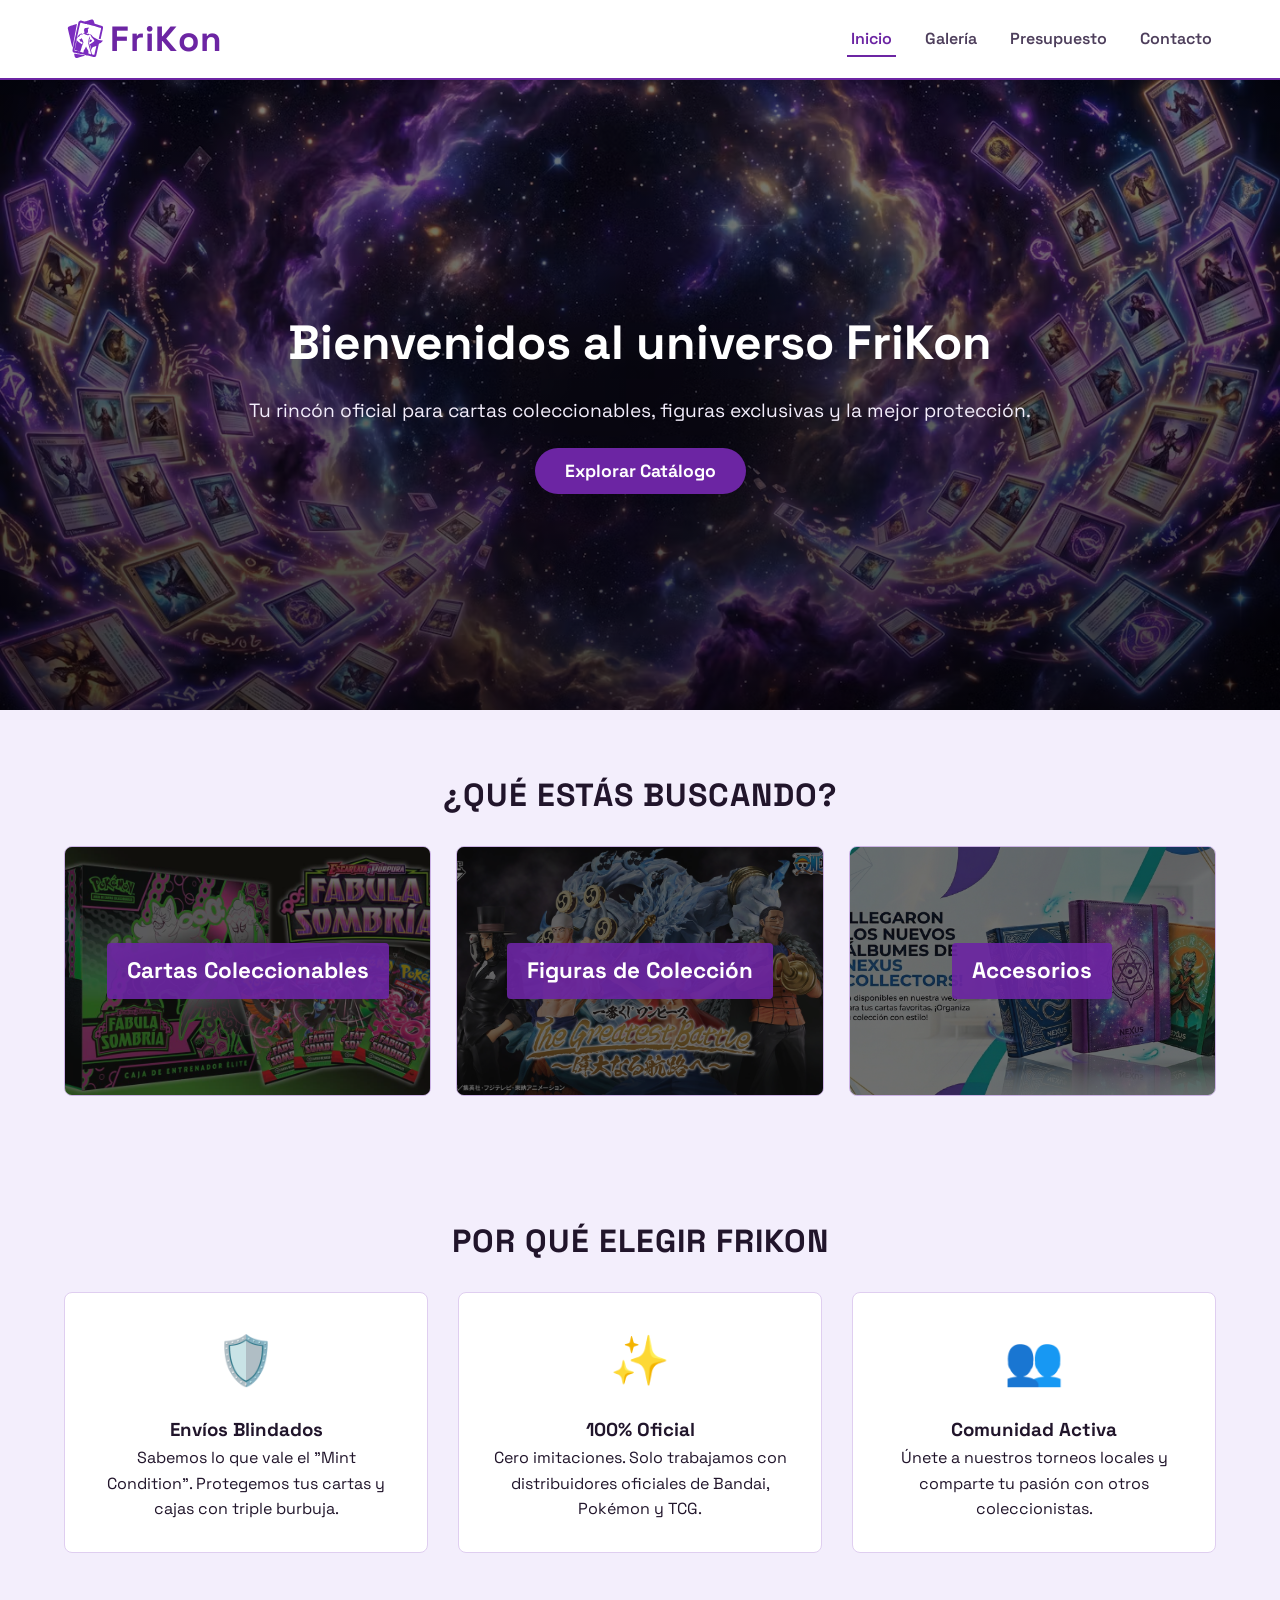
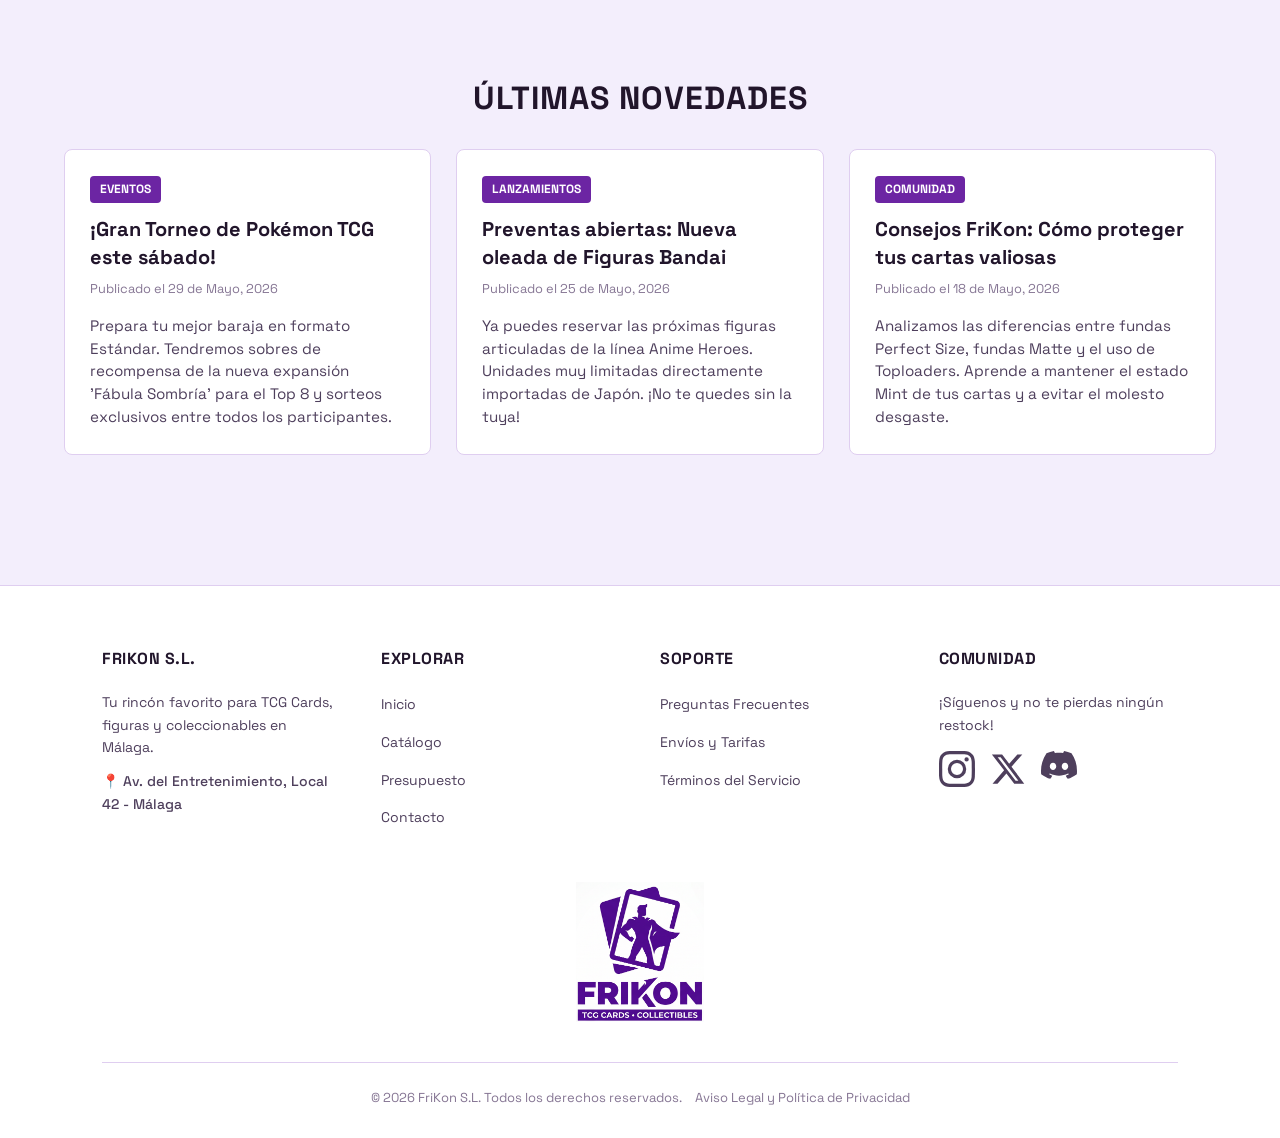
==== commit c7c76480: "Rediseñado footer en todos los html" ====
--- a/index.html
+++ b/index.html
@@ -9,7 +9,7 @@
     <link rel="preconnect" href="https://fonts.googleapis.com">
     <link rel="preconnect" href="https://fonts.gstatic.com" crossorigin>
     <link href="https://fonts.googleapis.com/css2?family=Space+Grotesk:wght@400;500;700&display=swap" rel="stylesheet">
-    
+
     <link rel="stylesheet" href="css/styles.css">
     <script src="https://code.jquery.com/jquery-3.7.1.min.js"></script>
 </head>
@@ -102,27 +102,64 @@
     </main>
 
     <footer>
-        <div class="footer-contenedor-superior">
-            <div class="footer-info">
-                <p>© 2026 FriKon S.L.</p>
-                <p>Av. del Entretenimiento, Local 42 - Málaga</p>
-            </div>
+    
+    <div class="footer-grid-columnas">
+        
+        <div class="footer-columna info-contacto">
+            <h3>FriKon S.L.</h3>
+            <p>Tu rincón favorito para TCG Cards, figuras y coleccionables en Málaga.</p>
+            <p class="direccion">📍 Av. del Entretenimiento, Local 42 - Málaga</p>
+        </div>
 
-            <div class="footer-logo-central">
-                <img src="images/logo/logo_frikon_completo.png" alt="FriKon Logo Grande" class="logo-grande-img">
-            </div>
+        <div class="footer-columna">
+            <h3>Explorar</h3>
+            <ul>
+                <li><a href="index.html">Inicio</a></li>
+                <li><a href="./views/galeria.html">Catálogo</a></li>
+                <li><a href="./views/presupuesto.html">Presupuesto</a></li>
+                <li><a href="./views/contacto.html">Contacto</a></li>
+            </ul>
+        </div>
 
+        <div class="footer-columna">
+            <h3>Soporte</h3>
+            <ul>
+                <li><a href="#">Preguntas Frecuentes</a></li>
+                <li><a href="#">Envíos y Tarifas</a></li>
+                <li><a href="#">Términos del Servicio</a></li>
+            </ul>
+        </div>
+
+        <div class="footer-columna redes-sociales-col">
+            <h3>Comunidad</h3>
+            <p>¡Síguenos y no te pierdas ningún restock!</p>
             <div class="footer-redes">
-                <a href="#" target="_blank" rel="noopener noreferrer">Instagram</a>
-                <a href="#" target="_blank" rel="noopener noreferrer">Twitter/X</a>
-                <a href="#" target="_blank" rel="noopener noreferrer">Discord</a>
+                <a href="https://instagram.com/tu_usuario" target="_blank" aria-label="Instagram">
+                    <svg class="icono-red-social" viewBox="0 0 24 24" xmlns="http://www.w3.org/2000/svg">
+                        <path d="M12 2.163c3.204 0 3.584.012 4.85.07 3.252.148 4.771 1.691 4.919 4.919.058 1.265.069 1.645.069 4.849 0 3.205-.012 3.584-.069 4.849-.149 3.225-1.664 4.771-4.919 4.919-1.266.058-1.644.07-4.85.07-3.204 0-3.584-.012-4.849-.07-3.26-.149-4.771-1.699-4.919-4.92-.058-1.265-.07-1.644-.07-4.849 0-3.204.013-3.583.07-4.849.149-3.227 1.664-4.771 4.919-4.919 1.266-.057 1.645-.069 4.849-.069zM12 0C8.741 0 8.333.014 7.053.072 2.695.272.273 2.69.073 7.051.014 8.333 0 8.741 0 12c0 3.259.014 3.668.072 4.948.2 4.358 2.618 6.78 6.98 6.98 1.281.058 1.689.072 4.948.072 3.259 0 3.668-.014 4.948-.072 4.354-.2 6.782-2.618 6.979-6.98.059-1.28.073-1.689.073-4.948 0-3.259-.014-3.667-.072-4.947-.196-4.354-2.617-6.78-6.979-6.98C15.668.014 15.259 0 12 0zm0 5.838a6.162 6.162 0 1 0 0 12.324 6.162 6.162 0 0 0 0-12.324zM12 16a4 4 0 1 1 0-8 4 4 0 0 1 0 8zm6.406-11.845a1.44 1.44 0 1 0 0 2.881 1.44 1.44 0 0 0 0-2.881z"/>
+                    </svg>
+                </a>
+                <a href="https://x.com/tu_usuario" target="_blank" aria-label="X (Twitter)">
+                    <svg class="icono-red-social" viewBox="0 0 24 24" xmlns="http://www.w3.org/2000/svg">
+                        <path d="M18.244 2.25h3.308l-7.227 8.26 8.502 11.24H16.17l-5.214-6.817L4.99 21.75H1.68l7.73-8.835L1.254 2.25H8.08l4.713 6.231zm-1.161 17.52h1.833L7.084 4.126H5.117z"/>
+                    </svg>
+                </a>
+                <a href="https://discord.gg/tu_servidor" target="_blank" aria-label="Discord">
+                    <svg class="icono-red-social" viewBox="0 0 256 256" xmlns="http://www.w3.org/2000/svg">
+                        <path d="M216.856339,16.5966031 C200.285002,8.84328665 182.566144,3.2084988 164.041564,0 C161.766523,4.11318106 159.108624,9.64549908 157.276099,14.0464379 C137.583995,11.0849896 118.072967,11.0849896 98.7430163,14.0464379 C96.9108417,9.64549908 94.1925838,4.11318106 91.8971895,0 C73.3526068,3.2084988 55.6133949,8.86399117 39.0420583,16.6376612 C5.61752293,67.146514 -3.4433191,116.400813 1.08711069,164.955721 C23.2560196,181.510915 44.7403634,191.567697 65.8621325,198.148576 C71.0772151,190.971126 75.7283628,183.341335 79.7352139,175.300261 C72.104019,172.400575 64.7949724,168.822202 57.8887866,164.667963 C59.7209612,163.310589 61.5131304,161.891452 63.2445898,160.431257 C105.36741,180.133187 151.134928,180.133187 192.754523,160.431257 C194.506336,161.891452 196.298154,163.310589 198.110326,164.667963 C191.183787,168.842556 183.854737,172.420929 176.223542,175.320965 C180.230393,183.341335 184.861538,190.991831 190.096624,198.16893 C211.238746,191.588051 232.743023,181.531619 254.911949,164.955721 C260.227747,108.668201 245.831087,59.8662432 216.856339,16.5966031 Z M85.4738752,135.09489 C72.8290281,135.09489 62.4592217,123.290155 62.4592217,108.914901 C62.4592217,94.5396472 72.607595,82.7145587 85.4738752,82.7145587 C98.3405064,82.7145587 108.709962,94.5189427 108.488529,108.914901 C108.508531,123.290155 98.3405064,135.09489 85.4738752,135.09489 Z M170.525237,135.09489 C157.88039,135.09489 147.510584,123.290155 147.510584,108.914901 C147.510584,94.5396472 157.658606,82.7145587 170.525237,82.7145587 C183.391518,82.7145587 193.761324,94.5189427 193.539891,108.914901 C193.539891,123.290155 183.391518,135.09489 170.525237,135.09489 Z"/>
+                    </svg>
+                </a>
             </div>
         </div>
+    </div>
+    <div class="footer-logo-central">
+        <img src="images/logo/logo_frikon_completo.png" alt="FriKon Logo" class="logo-grande-img">
+    </div>
 
-        <div class="footer-legal">
-            <a href="#">Aviso Legal y Política de Privacidad</a>
-        </div>
-    </footer>
+    <div class="footer-legal">
+        <p>&copy; 2026 FriKon S.L. Todos los derechos reservados. <a href="#">Aviso Legal y Política de Privacidad</a></p>
+    </div>
+</footer>
 
     <script src="js/main.js"></script>
 </body>
--- a/css/styles.css
+++ b/css/styles.css
@@ -14,27 +14,27 @@
 
 :root {
     /* Identidad Corporativa */
-    --color-marca: #6c25a3;           
-    --color-marca-hover: #8a3ee6;     
-    
+    --color-marca: #6c25a3;
+    --color-marca-hover: #8a3ee6;
+
     /* Capa de Fondos (Diseño Claro) */
-    --bg-principal: #f3eefc;          
-    --bg-tarjeta: #ffffff;            
+    --bg-principal: #f3eefc;
+    --bg-tarjeta: #ffffff;
     --bg-tarjeta-desplegable: #f9f6fe;
-    --bg-bloque-informativo: #eaddf7; 
-    
+    --bg-bloque-informativo: #eaddf7;
+
     /* Bordes y Separadores */
-    --border-sutil: #dfcef0;          
-    --border-elemento: #cbb2e5;        
-    --border-foco: #a87ed1;    
-    --border-alerta: #e03131;          
+    --border-sutil: #dfcef0;
+    --border-elemento: #cbb2e5;
+    --border-foco: #a87ed1;
+    --border-alerta: #e03131;
 
     /* Capa de Texto */
-    --texto-principal: #21152b;       
-    --texto-secundario: #4e3f5c;      
-    --texto-tarjeta: #5c4b6e;      
-    --texto-deshabilitado: #a393b0;   
-    --texto-mutado: #867694;          
+    --texto-principal: #21152b;
+    --texto-secundario: #4e3f5c;
+    --texto-tarjeta: #5c4b6e;
+    --texto-deshabilitado: #a393b0;
+    --texto-mutado: #867694;
 }
 
 body {
@@ -69,7 +69,7 @@
 }
 
 .logo-img {
-    height: 35px;
+    height: 45px;
     width: auto;
     display: block;
 }
@@ -93,18 +93,36 @@
     text-decoration: none;
     font-weight: 600;
     font-size: 16px;
+    padding: 8px 4px;
+    position: relative;
     transition: color 0.3s ease;
-    padding: 8px 12px;
-    border-radius: 4px;
+}
+
+nav ul li a::after {
+    content: '';
+    position: absolute;
+    width: 0;
+    height: 2px;
+    bottom: 0;
+    left: 0;
+    background-color: var(--color-marca);
+    transition: width 0.3s ease;
 }
 
 nav ul li a:hover {
     color: var(--color-marca);
 }
 
+nav ul li a:hover::after {
+    width: 100%;
+}
+
 nav ul li a.activo {
-    color: var(--bg-tarjeta);
-    background-color: var(--color-marca);
+    color: var(--color-marca);
+}
+
+nav ul li a.activo::after {
+    width: 100%;
 }
 
 /* ==========================================================================
@@ -113,78 +131,153 @@
 footer {
     background-color: var(--bg-tarjeta);
     border-top: 1px solid var(--border-sutil);
-    padding: 40px 5% 20px 5%;
-    margin-top: 50px;
+    padding: 60px 8% 30px 8%; /* Más aire arriba y abajo para que respire */
+    margin-top: 70px;
     display: flex;
     flex-direction: column;
-    gap: 10px;
-}
-
-.footer-contenedor-superior {
-    display: flex;
-    justify-content: space-between;
-    align-items: center;
-    width: 100%;
-    flex-wrap: wrap;
-    gap: 20px;
-}
-
-.footer-info,
-.footer-redes {
-    flex: 1;
-}
-
-.footer-redes {
-    display: flex;
-    justify-content: flex-end;
-    gap: 15px;
-}
-
+    gap: 40px;
+}
+
+/* Logo Superior Centrado */
 .footer-logo-central {
-    flex: 1;
     display: flex;
     justify-content: center;
+    width: 100%;
 }
 
 .logo-grande-img {
-    height: 200px;
+    height: 140px; /* Reducido un pelín para que quede más elegante en la cabecera del footer */
     width: auto;
     display: block;
 }
 
-.footer-info p {
+/* Cuadrícula de Contenido (Se adapta de 4 columnas a 1 automáticamente) */
+.footer-grid-columnas {
+    display: grid;
+    grid-template-columns: repeat(auto-fit, minmax(220px, 1fr));
+    gap: 40px;
+    width: 100%;
+}
+
+/* Estilos de cada columna */
+.footer-columna h3 {
+    color: var(--texto-principal);
+    font-size: 16px;
+    font-weight: bold;
+    margin-bottom: 20px;
+    text-transform: uppercase;
+    letter-spacing: 0.5px;
+}
+
+.footer-columna p {
     color: var(--texto-secundario);
     font-size: 14px;
+    line-height: 1.6;
+}
+
+.footer-columna .direccion {
+    margin-top: 12px;
+    font-weight: 500;
+}
+
+/* Listas de enlaces de navegación */
+.footer-columna ul {
+    list-style: none;
+    padding: 0;
+    margin: 0;
+}
+
+.footer-columna ul li {
+    margin-bottom: 12px;
+}
+
+.footer-columna ul li a {
+    color: var(--texto-secundario);
+    text-decoration: none;
+    font-size: 14px;
+    transition: color 0.2s ease, padding-left 0.2s ease;
+}
+
+/* Efecto interactivo sutil en los enlaces del texto */
+.footer-columna ul li a:hover {
+    color: var(--color-marca);
+    padding-left: 5px; /* Pequeño desplazamiento hacia la derecha muy pro */
+}
+
+/* Redes Sociales específicas */
+.redes-sociales-col p {
+    margin-bottom: 15px;
+}
+
+.footer-redes {
+    display: flex;
+    gap: 15px;
+    align-items: center;
 }
 
 .footer-redes a {
-    color: var(--color-marca);
-    text-decoration: none;
-    font-weight: bold;
-    font-size: 14px;
-    transition: transform 0.2s, color 0.2s;
-}
-
+    display: inline-block;
+    transition: transform 0.2s ease;
+}
+
+.icono-red-social {
+    width: 36px;  
+    height: 36px;
+    display: block;
+    fill: var(--texto-secundario);
+    transition: fill 0.2s ease;
+}
+
+/* Hovers de los iconos unificados */
 .footer-redes a:hover {
-    transform: scale(1.1);
-    color: var(--texto-principal);
-}
-
+    transform: scale(1.12); 
+}
+
+.footer-redes a:hover .icono-red-social {
+    fill: var(--color-marca);
+}
+
+/* Barra Legal Inferior */
 .footer-legal {
     text-align: center;
     width: 100%;
     border-top: 1px solid var(--border-sutil);
-    padding-top: 15px;
+    padding-top: 25px;
+    color: var(--texto-mutado);
+    font-size: 13px;
 }
 
 .footer-legal a {
     color: var(--texto-mutado);
-    font-size: 12px;
     text-decoration: none;
+    margin-left: 10px;
+    transition: color 0.2s ease;
 }
 
 .footer-legal a:hover {
+    color: var(--color-marca);
     text-decoration: underline;
+}
+
+/* Adaptación Responsive para Móviles */
+@media screen and (max-width: 768px) {
+    footer {
+        padding: 40px 5% 20px 5%;
+        gap: 30px;
+        text-align: center; /* Centramos todo en el móvil para que quede equilibrado */
+    }
+
+    .footer-grid-columnas {
+        gap: 30px;
+    }
+
+    .footer-redes {
+        justify-content: center; /* Centra los iconos en las pantallas pequeñas */
+    }
+    
+    .footer-columna ul li a:hover {
+        padding-left: 0; /* Desactivamos el desplazamiento lateral en móvil */
+    }
 }
 
 /* ==========================================================================
@@ -285,7 +378,7 @@
 .bloque-acceso h3 {
     color: #ffffff;
     font-size: 1.4rem;
-    background-color: rgba(108, 37, 163, 0.9); 
+    background-color: rgba(108, 37, 163, 0.9);
     padding: 10px 20px;
     border-radius: 4px;
     transition: background-color 0.3s;
@@ -521,6 +614,7 @@
     from {
         stroke-dashoffset: 100;
     }
+
     to {
         stroke-dashoffset: 0;
     }
@@ -932,7 +1026,7 @@
     color: var(--texto-principal) !important;
     padding: 10px !important;
     border-radius: 6px !important;
-    border: 1px solid var(--border-elemento) !important; 
+    border: 1px solid var(--border-elemento) !important;
     font-size: 0.85rem !important;
     max-height: 200px;
     overflow-y: auto;
@@ -1043,9 +1137,31 @@
         padding: 20px;
     }
 
+    .seccion-formulario h2,
+    .seccion-formulario legend {
+        text-align: center;
+        width: 100%;
+        padding: 0;
+        margin-bottom: 20px;
+    }
+
+    fieldset {
+        padding: 15px;
+        margin-bottom: 20px;
+    }
+
     .campo-fila {
         flex-direction: column;
-        gap: 15px;
+        gap: 10px;
+        margin-bottom: 10px;
+    }
+
+    .campo-input {
+        margin-bottom: 5px; 
+    }
+
+    .ayuda-input {
+        margin-bottom: 10px; 
     }
 
     .botones-formulario-fila {
@@ -1055,9 +1171,24 @@
 
     .seccion-contacto-layout {
         flex-direction: column;
+        gap: 20px;
     }
 
     .mapa-contenedor-bloque {
-        min-height: 350px;
+        min-height: 400px;
+        /* Aseguramos altura suficiente en móviles */
+        height: 400px;
+        width: 100%;
+        position: relative;
+        z-index: 10;
+        /* Forzamos a que se ponga por encima para que detecte el dedo */
+    }
+
+    #mapa-frikon {
+        width: 100%;
+        height: 100%;
+        position: absolute;
+        top: 0;
+        left: 0;
     }
 }
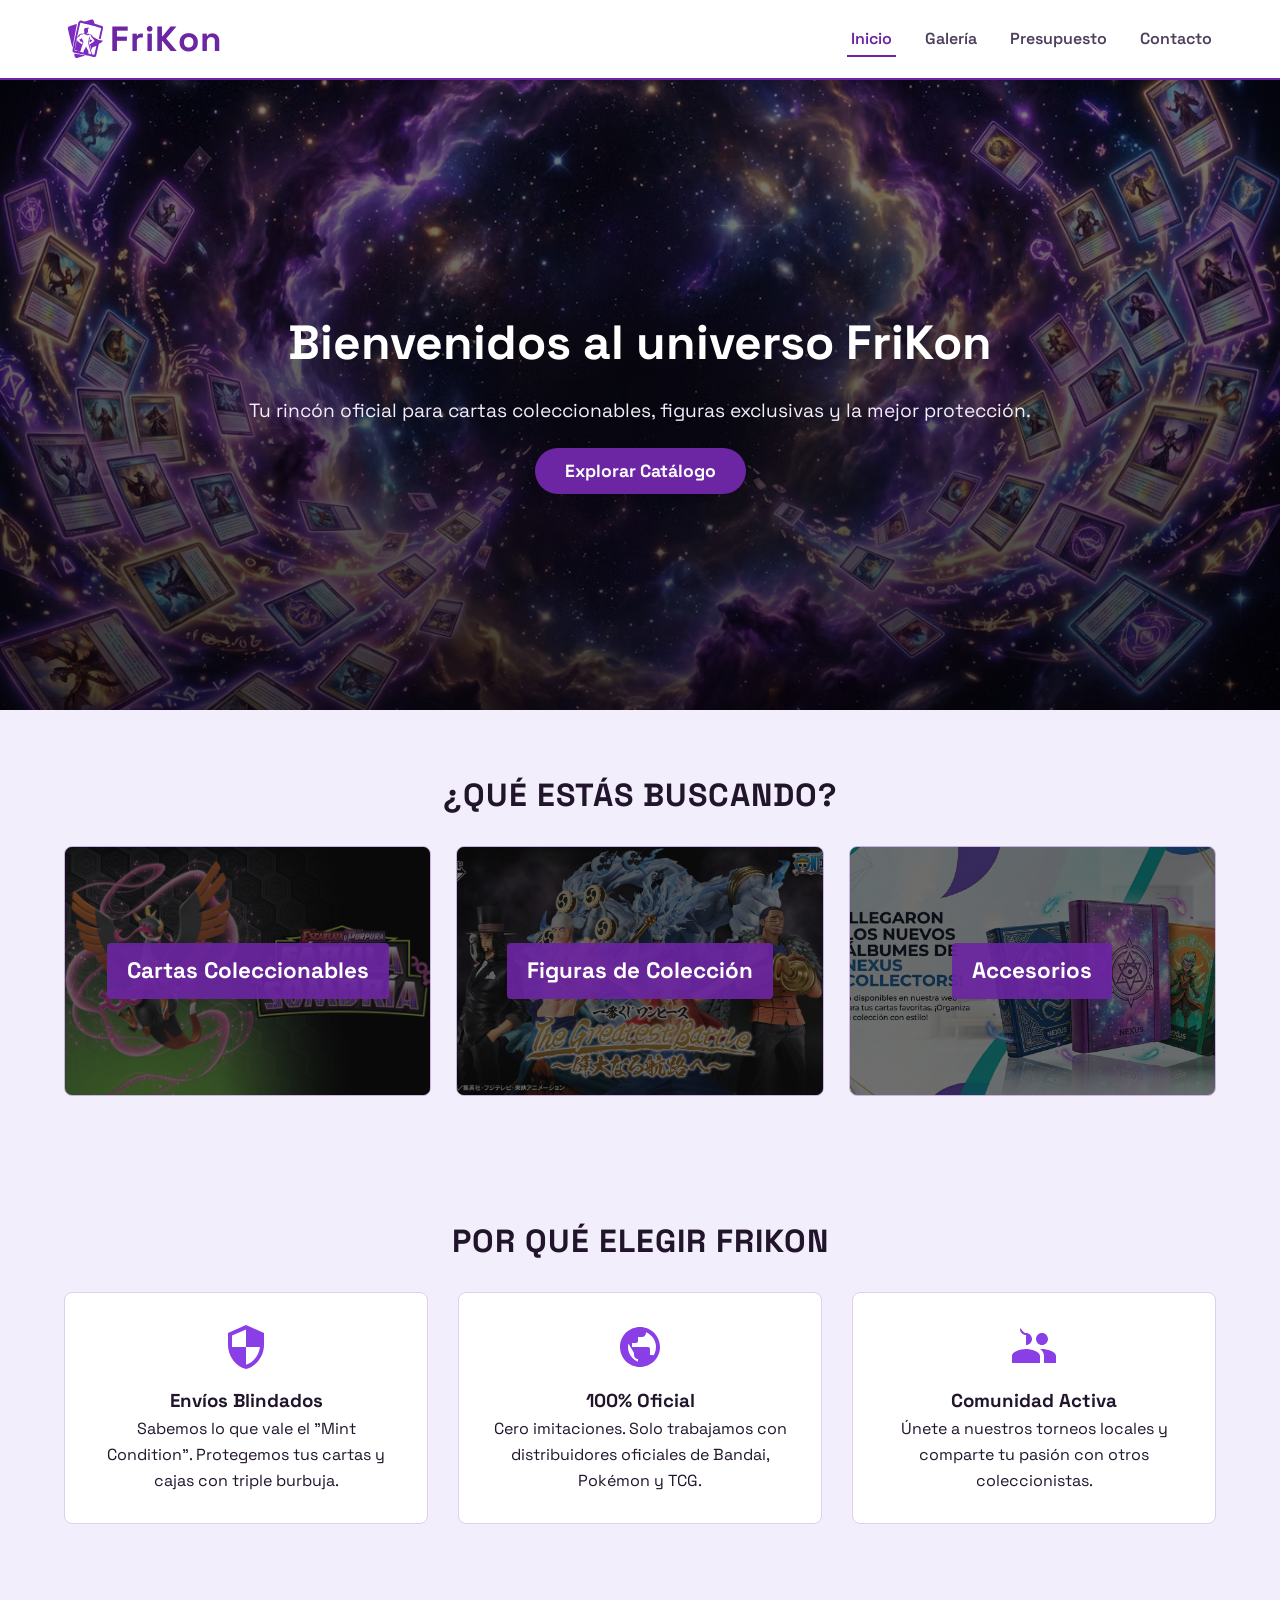
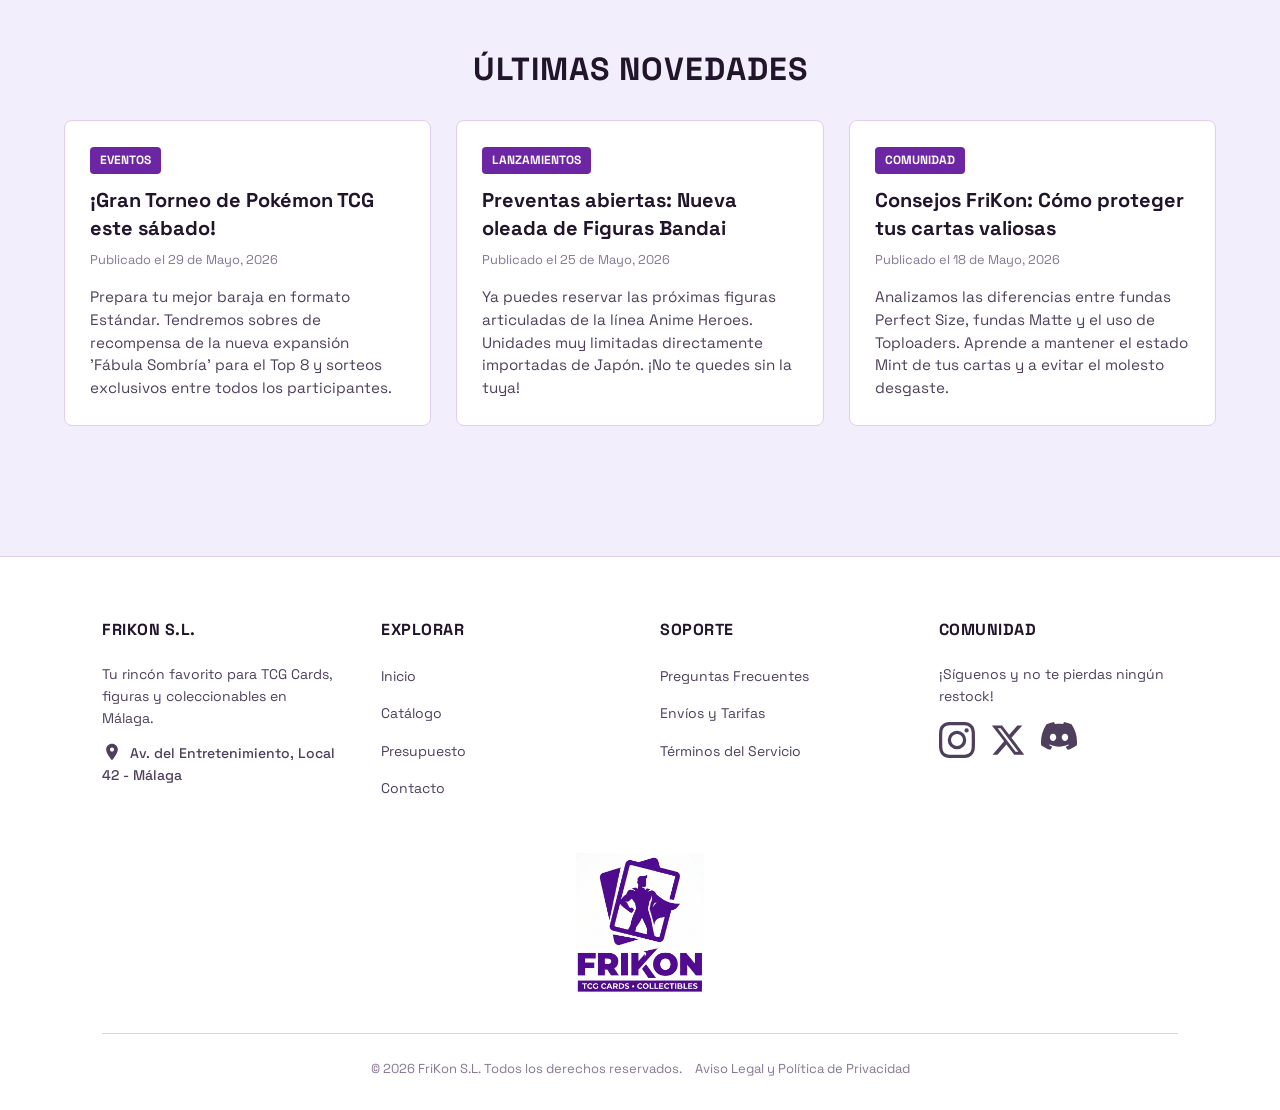
==== commit c3058b8a: "Finalizada sección Figuras con carrusel, añadidos accesorios, corregidos estilos de imagen y footer" ====
--- a/index.html
+++ b/index.html
@@ -75,17 +75,32 @@
             <h2 class="titulo-portada">Por qué elegir FriKon</h2>
             <div class="grid-ventajas">
                 <div class="ventaja-card">
-                    <div class="ventaja-icono">🛡️</div>
+                    <div class="ventaja-icono">
+                        <svg class="icono-svg-frikon" viewBox="0 0 24 24" xmlns="http://www.w3.org/2000/svg">
+                            <path
+                                d="M12 1L3 5v6c0 5.55 3.84 10.74 9 12 5.16-1.26 9-6.45 9-12V5l-9-4zm0 10.99h7c-.53 4.12-3.28 7.79-7 8.94V12H5V6.3l7-3.11v9.8z" />
+                        </svg>
+                    </div>
                     <h3>Envíos Blindados</h3>
                     <p>Sabemos lo que vale el "Mint Condition". Protegemos tus cartas y cajas con triple burbuja.</p>
                 </div>
                 <div class="ventaja-card">
-                    <div class="ventaja-icono">✨</div>
+                    <div class="ventaja-icono">
+                        <svg class="icono-svg-frikon" viewBox="0 0 24 24" xmlns="http://www.w3.org/2000/svg">
+                            <path
+                                d="M12 2C6.48 2 2 6.48 2 12s4.48 10 10 10 10-4.48 10-10S17.52 2 12 2zm1 17.93c-3.95-.49-7-3.85-7-7.93 0-.62.08-1.21.21-1.79L9 15v1c0 1.1.9 2 2 2v1.93zm6.9-2.54c-.26-.81-1-1.39-1.9-1.39h-1v-3c0-.55-.45-1-1-1H8v-2h2c.55 0 1-.45 1-1V7h2c1.1 0 2-.9 2-2v-.41c2.93 1.19 5 4.06 5 7.41 0 2.08-.8 3.97-2.1 5.39z" />
+                        </svg>
+                    </div>
                     <h3>100% Oficial</h3>
                     <p>Cero imitaciones. Solo trabajamos con distribuidores oficiales de Bandai, Pokémon y TCG.</p>
                 </div>
                 <div class="ventaja-card">
-                    <div class="ventaja-icono">👥</div>
+                    <div class="ventaja-icono">
+                        <svg class="icono-svg-frikon" viewBox="0 0 24 24" xmlns="http://www.w3.org/2000/svg">
+                            <path
+                                d="M16 11c1.66 0 2.99-1.34 2.99-3S17.66 5 16 5c-1.66 0-3 1.34-3 3s1.34 3 3 3zm-8 0c1.66 0 2.99-1.34 2.99-3S9.66 5 8 5C6.34 5 5 1.34 5 3s1.34 3 3 3zm0 2c-2.33 0-7 1.17-7 3.5V20h14v-3.5c0-2.33-4.67-3.5-7-3.5zm8 0c-.29 0-.62.02-.97.05 1.16.84 1.97 1.97 1.97 3.45V20h6v-3.5c0-2.33-4.67-3.5-7-3.5z" />
+                        </svg>
+                    </div>
                     <h3>Comunidad Activa</h3>
                     <p>Únete a nuestros torneos locales y comparte tu pasión con otros coleccionistas.</p>
                 </div>
@@ -102,64 +117,74 @@
     </main>
 
     <footer>
-    
-    <div class="footer-grid-columnas">
-        
-        <div class="footer-columna info-contacto">
-            <h3>FriKon S.L.</h3>
-            <p>Tu rincón favorito para TCG Cards, figuras y coleccionables en Málaga.</p>
-            <p class="direccion">📍 Av. del Entretenimiento, Local 42 - Málaga</p>
+
+        <div class="footer-grid-columnas">
+
+            <div class="footer-columna info-contacto">
+                <h3>FriKon S.L.</h3>
+                <p>Tu rincón favorito para TCG Cards, figuras y coleccionables en Málaga.</p>
+                <p class="direccion">
+                    <svg class="icono-svg-frikon inline-pin" viewBox="0 0 24 24" xmlns="http://www.w3.org/2000/svg">
+                        <path
+                            d="M12 2C8.13 2 5 5.13 5 9c0 5.25 7 13 7 13s7-7.75 7-13c0-3.87-3.13-7-7-7zm0 9.5c-1.38 0-2.5-1.12-2.5-2.5s1.12-2.5 2.5-2.5 2.5 1.12 2.5 2.5-1.12 2.5-2.5 2.5z" />
+                    </svg>
+                    Av. del Entretenimiento, Local 42 - Málaga
+                </p>
+            </div>
+
+            <div class="footer-columna">
+                <h3>Explorar</h3>
+                <ul>
+                    <li><a href="index.html">Inicio</a></li>
+                    <li><a href="./views/galeria.html">Catálogo</a></li>
+                    <li><a href="./views/presupuesto.html">Presupuesto</a></li>
+                    <li><a href="./views/contacto.html">Contacto</a></li>
+                </ul>
+            </div>
+
+            <div class="footer-columna">
+                <h3>Soporte</h3>
+                <ul>
+                    <li><a href="#">Preguntas Frecuentes</a></li>
+                    <li><a href="#">Envíos y Tarifas</a></li>
+                    <li><a href="#">Términos del Servicio</a></li>
+                </ul>
+            </div>
+
+            <div class="footer-columna redes-sociales-col">
+                <h3>Comunidad</h3>
+                <p>¡Síguenos y no te pierdas ningún restock!</p>
+                <div class="footer-redes">
+                    <a href="https://instagram.com/tu_usuario" target="_blank" aria-label="Instagram">
+                        <svg class="icono-red-social" viewBox="0 0 24 24" xmlns="http://www.w3.org/2000/svg">
+                            <path
+                                d="M12 2.163c3.204 0 3.584.012 4.85.07 3.252.148 4.771 1.691 4.919 4.919.058 1.265.069 1.645.069 4.849 0 3.205-.012 3.584-.069 4.849-.149 3.225-1.664 4.771-4.919 4.919-1.266.058-1.644.07-4.85.07-3.204 0-3.584-.012-4.849-.07-3.26-.149-4.771-1.699-4.919-4.92-.058-1.265-.07-1.644-.07-4.849 0-3.204.013-3.583.07-4.849.149-3.227 1.664-4.771 4.919-4.919 1.266-.057 1.645-.069 4.849-.069zM12 0C8.741 0 8.333.014 7.053.072 2.695.272.273 2.69.073 7.051.014 8.333 0 8.741 0 12c0 3.259.014 3.668.072 4.948.2 4.358 2.618 6.78 6.98 6.98 1.281.058 1.689.072 4.948.072 3.259 0 3.668-.014 4.948-.072 4.354-.2 6.782-2.618 6.979-6.98.059-1.28.073-1.689.073-4.948 0-3.259-.014-3.667-.072-4.947-.196-4.354-2.617-6.78-6.979-6.98C15.668.014 15.259 0 12 0zm0 5.838a6.162 6.162 0 1 0 0 12.324 6.162 6.162 0 0 0 0-12.324zM12 16a4 4 0 1 1 0-8 4 4 0 0 1 0 8zm6.406-11.845a1.44 1.44 0 1 0 0 2.881 1.44 1.44 0 0 0 0-2.881z" />
+                        </svg>
+                    </a>
+                    <a href="https://x.com/tu_usuario" target="_blank" aria-label="X (Twitter)">
+                        <svg class="icono-red-social" viewBox="0 0 24 24" xmlns="http://www.w3.org/2000/svg">
+                            <path
+                                d="M18.244 2.25h3.308l-7.227 8.26 8.502 11.24H16.17l-5.214-6.817L4.99 21.75H1.68l7.73-8.835L1.254 2.25H8.08l4.713 6.231zm-1.161 17.52h1.833L7.084 4.126H5.117z" />
+                        </svg>
+                    </a>
+                    <a href="https://discord.gg/tu_servidor" target="_blank" aria-label="Discord">
+                        <svg class="icono-red-social" viewBox="0 0 256 256" xmlns="http://www.w3.org/2000/svg">
+                            <path
+                                d="M216.856339,16.5966031 C200.285002,8.84328665 182.566144,3.2084988 164.041564,0 C161.766523,4.11318106 159.108624,9.64549908 157.276099,14.0464379 C137.583995,11.0849896 118.072967,11.0849896 98.7430163,14.0464379 C96.9108417,9.64549908 94.1925838,4.11318106 91.8971895,0 C73.3526068,3.2084988 55.6133949,8.86399117 39.0420583,16.6376612 C5.61752293,67.146514 -3.4433191,116.400813 1.08711069,164.955721 C23.2560196,181.510915 44.7403634,191.567697 65.8621325,198.148576 C71.0772151,190.971126 75.7283628,183.341335 79.7352139,175.300261 C72.104019,172.400575 64.7949724,168.822202 57.8887866,164.667963 C59.7209612,163.310589 61.5131304,161.891452 63.2445898,160.431257 C105.36741,180.133187 151.134928,180.133187 192.754523,160.431257 C194.506336,161.891452 196.298154,163.310589 198.110326,164.667963 C191.183787,168.842556 183.854737,172.420929 176.223542,175.320965 C180.230393,183.341335 184.861538,190.991831 190.096624,198.16893 C211.238746,191.588051 232.743023,181.531619 254.911949,164.955721 C260.227747,108.668201 245.831087,59.8662432 216.856339,16.5966031 Z M85.4738752,135.09489 C72.8290281,135.09489 62.4592217,123.290155 62.4592217,108.914901 C62.4592217,94.5396472 72.607595,82.7145587 85.4738752,82.7145587 C98.3405064,82.7145587 108.709962,94.5189427 108.488529,108.914901 C108.508531,123.290155 98.3405064,135.09489 85.4738752,135.09489 Z M170.525237,135.09489 C157.88039,135.09489 147.510584,123.290155 147.510584,108.914901 C147.510584,94.5396472 157.658606,82.7145587 170.525237,82.7145587 C183.391518,82.7145587 193.761324,94.5189427 193.539891,108.914901 C193.539891,123.290155 183.391518,135.09489 170.525237,135.09489 Z" />
+                        </svg>
+                    </a>
+                </div>
+            </div>
+        </div>
+        <div class="footer-logo-central">
+            <img src="images/logo/logo_frikon_completo.png" alt="FriKon Logo" class="logo-grande-img">
         </div>
 
-        <div class="footer-columna">
-            <h3>Explorar</h3>
-            <ul>
-                <li><a href="index.html">Inicio</a></li>
-                <li><a href="./views/galeria.html">Catálogo</a></li>
-                <li><a href="./views/presupuesto.html">Presupuesto</a></li>
-                <li><a href="./views/contacto.html">Contacto</a></li>
-            </ul>
+        <div class="footer-legal">
+            <p>&copy; 2026 FriKon S.L. Todos los derechos reservados. <a href="#">Aviso Legal y Política de
+                    Privacidad</a></p>
         </div>
-
-        <div class="footer-columna">
-            <h3>Soporte</h3>
-            <ul>
-                <li><a href="#">Preguntas Frecuentes</a></li>
-                <li><a href="#">Envíos y Tarifas</a></li>
-                <li><a href="#">Términos del Servicio</a></li>
-            </ul>
-        </div>
-
-        <div class="footer-columna redes-sociales-col">
-            <h3>Comunidad</h3>
-            <p>¡Síguenos y no te pierdas ningún restock!</p>
-            <div class="footer-redes">
-                <a href="https://instagram.com/tu_usuario" target="_blank" aria-label="Instagram">
-                    <svg class="icono-red-social" viewBox="0 0 24 24" xmlns="http://www.w3.org/2000/svg">
-                        <path d="M12 2.163c3.204 0 3.584.012 4.85.07 3.252.148 4.771 1.691 4.919 4.919.058 1.265.069 1.645.069 4.849 0 3.205-.012 3.584-.069 4.849-.149 3.225-1.664 4.771-4.919 4.919-1.266.058-1.644.07-4.85.07-3.204 0-3.584-.012-4.849-.07-3.26-.149-4.771-1.699-4.919-4.92-.058-1.265-.07-1.644-.07-4.849 0-3.204.013-3.583.07-4.849.149-3.227 1.664-4.771 4.919-4.919 1.266-.057 1.645-.069 4.849-.069zM12 0C8.741 0 8.333.014 7.053.072 2.695.272.273 2.69.073 7.051.014 8.333 0 8.741 0 12c0 3.259.014 3.668.072 4.948.2 4.358 2.618 6.78 6.98 6.98 1.281.058 1.689.072 4.948.072 3.259 0 3.668-.014 4.948-.072 4.354-.2 6.782-2.618 6.979-6.98.059-1.28.073-1.689.073-4.948 0-3.259-.014-3.667-.072-4.947-.196-4.354-2.617-6.78-6.979-6.98C15.668.014 15.259 0 12 0zm0 5.838a6.162 6.162 0 1 0 0 12.324 6.162 6.162 0 0 0 0-12.324zM12 16a4 4 0 1 1 0-8 4 4 0 0 1 0 8zm6.406-11.845a1.44 1.44 0 1 0 0 2.881 1.44 1.44 0 0 0 0-2.881z"/>
-                    </svg>
-                </a>
-                <a href="https://x.com/tu_usuario" target="_blank" aria-label="X (Twitter)">
-                    <svg class="icono-red-social" viewBox="0 0 24 24" xmlns="http://www.w3.org/2000/svg">
-                        <path d="M18.244 2.25h3.308l-7.227 8.26 8.502 11.24H16.17l-5.214-6.817L4.99 21.75H1.68l7.73-8.835L1.254 2.25H8.08l4.713 6.231zm-1.161 17.52h1.833L7.084 4.126H5.117z"/>
-                    </svg>
-                </a>
-                <a href="https://discord.gg/tu_servidor" target="_blank" aria-label="Discord">
-                    <svg class="icono-red-social" viewBox="0 0 256 256" xmlns="http://www.w3.org/2000/svg">
-                        <path d="M216.856339,16.5966031 C200.285002,8.84328665 182.566144,3.2084988 164.041564,0 C161.766523,4.11318106 159.108624,9.64549908 157.276099,14.0464379 C137.583995,11.0849896 118.072967,11.0849896 98.7430163,14.0464379 C96.9108417,9.64549908 94.1925838,4.11318106 91.8971895,0 C73.3526068,3.2084988 55.6133949,8.86399117 39.0420583,16.6376612 C5.61752293,67.146514 -3.4433191,116.400813 1.08711069,164.955721 C23.2560196,181.510915 44.7403634,191.567697 65.8621325,198.148576 C71.0772151,190.971126 75.7283628,183.341335 79.7352139,175.300261 C72.104019,172.400575 64.7949724,168.822202 57.8887866,164.667963 C59.7209612,163.310589 61.5131304,161.891452 63.2445898,160.431257 C105.36741,180.133187 151.134928,180.133187 192.754523,160.431257 C194.506336,161.891452 196.298154,163.310589 198.110326,164.667963 C191.183787,168.842556 183.854737,172.420929 176.223542,175.320965 C180.230393,183.341335 184.861538,190.991831 190.096624,198.16893 C211.238746,191.588051 232.743023,181.531619 254.911949,164.955721 C260.227747,108.668201 245.831087,59.8662432 216.856339,16.5966031 Z M85.4738752,135.09489 C72.8290281,135.09489 62.4592217,123.290155 62.4592217,108.914901 C62.4592217,94.5396472 72.607595,82.7145587 85.4738752,82.7145587 C98.3405064,82.7145587 108.709962,94.5189427 108.488529,108.914901 C108.508531,123.290155 98.3405064,135.09489 85.4738752,135.09489 Z M170.525237,135.09489 C157.88039,135.09489 147.510584,123.290155 147.510584,108.914901 C147.510584,94.5396472 157.658606,82.7145587 170.525237,82.7145587 C183.391518,82.7145587 193.761324,94.5189427 193.539891,108.914901 C193.539891,123.290155 183.391518,135.09489 170.525237,135.09489 Z"/>
-                    </svg>
-                </a>
-            </div>
-        </div>
-    </div>
-    <div class="footer-logo-central">
-        <img src="images/logo/logo_frikon_completo.png" alt="FriKon Logo" class="logo-grande-img">
-    </div>
-
-    <div class="footer-legal">
-        <p>&copy; 2026 FriKon S.L. Todos los derechos reservados. <a href="#">Aviso Legal y Política de Privacidad</a></p>
-    </div>
-</footer>
+    </footer>
 
     <script src="js/main.js"></script>
 </body>
--- a/css/styles.css
+++ b/css/styles.css
@@ -478,27 +478,83 @@
 }
 
 /* ==========================================================================
-   CARRUSEL GALERÍA
+   CARRUSEL GALERÍA - EN PANTALLA COMPLETA Y CON COLORES CORPORATIVOS
    ========================================================================== */
+
+   /* Títulos Principales de la Galería con Enfoque Minimalista */
+.titulo-principal-galeria {
+    font-size: 36px;             /* Grande e imponente */
+    font-weight: 800;            /* Grosor máximo */
+    color: var(--texto-principal);/* Color oscuro de tu paleta (#21152b) para que tenga fuerza */
+    text-transform: uppercase;   /* Mayúsculas pro */
+    letter-spacing: 2px;         /* Letras un poco separadas, estilo premium */
+    text-align: center;
+    margin: 70px auto 40px auto; /* Mucho espacio arriba y abajo para que respire */
+    position: relative;
+    padding-bottom: 16px;        /* Espacio para la línea decorativa */
+    width: fit-content;          /* Hace que el elemento mida exactamente lo que mide el texto */
+}
+
+/* Una sola línea morada muy fina y elegante justo en el centro */
+.titulo-principal-galeria::after {
+    content: '';
+    position: absolute;
+    bottom: 0;
+    left: 50%;
+    transform: translateX(-50%);
+    width: 80px;                 /* Línea cortita, no cruza toda la pantalla */
+    height: 4px;                 /* Grosor sutil */
+    background-color: var(--color-marca); /* Tu morado #6c25a3 */
+    border-radius: 2px;          /* Extremos suavizados */
+}
+
+/* Forzamos a que toda la sección de novedades ocupe el alto de la pantalla */
+#novedades-carrusel {
+    display: flex;
+    flex-direction: column;
+    justify-content: center;
+    /* Asegura que entre el header y esta sección se llene el primer pantallazo */
+    height: calc(100vh - 80px); 
+    margin-bottom: 80px; /* Espacio de sobra antes de que empiece el catálogo */
+}
+
 .titulo-seleccion {
-    font-size: 28px;
-    color: var(--color-marca);
+    font-size: 34px;             /* Grande e imponente */
+    font-weight: 800;            /* Grosor máximo para que tenga presencia */
+    color: var(--texto-principal);/* El color oscuro de tu paleta (#21152b) para que mande */
+    text-transform: uppercase;   /* Mayúsculas profesionales */
+    letter-spacing: 2px;         /* Espaciado elegante entre letras */
     text-align: center;
-    margin: 40px 0 20px 0;
-    text-transform: uppercase;
-    letter-spacing: 1px;
+    margin: 60px auto 30px auto; /* Espacio equilibrado arriba y abajo */
+    position: relative;
+    padding-bottom: 16px;        /* Hueco para la línea inferior */
+    width: fit-content;          /* Hace que el elemento mida justo lo que ocupa el texto */
+}
+
+/* La barrita morada centrada que evita que el título flote en la nada */
+.titulo-seleccion::after {
+    content: '';
+    position: absolute;
+    bottom: 0;
+    left: 50%;
+    transform: translateX(-50%);
+    width: 250px;                 /* Línea cortita y fina */
+    height: 4px;
+    background-color: var(--color-marca); /* Tu morado de FriKon */
+    border-radius: 2px;
 }
 
 .carrusel-contenedor {
     position: relative;
-    width: 65%;
+    width: 85%; /* Más grande para que sea majestuoso */
     max-width: 1400px;
-    height: 380px;
+    height: calc(90vh - 180px); /* Ajuste dinámico de pantalla */
+    min-height: 450px;
     margin: 0 auto;
     border-radius: 12px;
     overflow: hidden;
-    border: 2px solid var(--border-sutil);
-    background-color: var(--bg-tarjeta);
+    border: 2px solid var(--border-sutil); /* #dfcef0 */
+    background-color: var(--bg-tarjeta); /* #ffffff */
 }
 
 .carrusel-slides {
@@ -530,25 +586,34 @@
     object-position: center;
 }
 
+/* Enunciados y textos pro sobre el carrusel */
 .carrusel-texto {
     position: absolute;
     bottom: 0;
     left: 0;
     width: 100%;
-    background: linear-gradient(transparent, rgba(0, 0, 0, 0.9));
-    padding: 35px 5%;
+    /* Degradado oscuro para que las letras blancas destaquen sobre cualquier imagen */
+    background: linear-gradient(to top, rgba(33, 21, 43, 0.9) 0%, rgba(33, 21, 43, 0.4) 60%, transparent 100%);
+    padding: 50px 5% 40px 5%;
     z-index: 3;
 }
 
 .carrusel-texto h2 {
-    font-size: 26px;
-    color: #ffffff;
-    margin-bottom: 5px;
+    font-size: 36px; /* Impacto real de titular */
+    font-weight: 800;
+    color: #ffffff; /* Blanco puro para legibilidad en fondo oscuro */
+    margin-bottom: 10px;
+    text-transform: uppercase;
+    letter-spacing: -0.5px;
+    text-shadow: 2px 2px 4px rgba(0, 0, 0, 0.4);
 }
 
 .carrusel-texto p {
-    color: var(--bg-principal);
-    font-size: 16px;
+    color: var(--bg-principal); /* Usamos tu violeta clarito #f3eefc, contrasta de lujo en la oscuridad */
+    font-size: 18px;
+    font-weight: 300;
+    letter-spacing: 0.5px;
+    max-width: 600px;
 }
 
 /* Controles Circulares */
@@ -563,8 +628,8 @@
 
 .dot-wrapper {
     position: relative;
-    width: 10px;
-    height: 10px;
+    width: 25px;
+    height: 25px;
     display: flex;
     align-items: center;
     justify-content: center;
@@ -575,7 +640,7 @@
     display: none;
     font-size: 13px;
     font-weight: bold;
-    color: var(--texto-secundario);
+    color: var(--texto-secundario); /* #4e3f5c */
     position: absolute;
     z-index: 2;
     transition: color 0.3s ease;
@@ -589,13 +654,13 @@
 
 .circulo-fondo {
     fill: none;
-    stroke: rgba(255, 255, 255, 0.2);
+    stroke: rgba(255, 255, 255, 0.25); /* Sutil sobre la foto */
     stroke-width: 2.5;
 }
 
 .circulo-barra {
     fill: none;
-    stroke: var(--color-marca);
+    stroke: var(--color-marca-hover); /* Tu morado brillante #8a3ee6 para la carga activa */
     stroke-width: 2.5;
     stroke-linecap: round;
     stroke-dasharray: 100, 100;
@@ -614,7 +679,6 @@
     from {
         stroke-dashoffset: 100;
     }
-
     to {
         stroke-dashoffset: 0;
     }
@@ -630,16 +694,19 @@
 }
 
 .categoria-titulo {
-    font-size: 1.6rem;
-    color: var(--texto-principal);
-    margin-bottom: 20px;
+    font-size: 1.8rem; /* Aumentado de 1.6rem a 1.8rem para más presencia */
+    font-weight: 800;  /* Grosor extra en negrita para darle impacto */
+    color: var(--color-marca);
+    letter-spacing: -0.5px; /* Junta un pelín las letras, estilo titulares de revistas/marcas pro */
+    text-transform: uppercase; /* OPCIONAL: Pone el texto en mayúsculas. Si no te gusta, borra esta línea */
+    margin-bottom: 24px;
     border-bottom: 2px solid var(--color-marca);
-    padding-bottom: 8px;
+    padding-bottom: 10px;
 }
 
 .grid-productos {
     display: grid;
-    grid-template-columns: repeat(auto-fit, minmax(280px, 1fr));
+    grid-template-columns: repeat(3, 1fr);
     gap: 25px;
     align-items: start;
 }
@@ -650,6 +717,8 @@
     overflow: hidden;
     border: 1px solid var(--border-elemento);
     transition: transform 0.3s ease, border-color 0.3s ease;
+    width: 100%; 
+    box-sizing: border-box;
 }
 
 .producto-card:hover {
@@ -665,6 +734,7 @@
     cursor: pointer;
 }
 
+
 .producto-imagen-wrapper img {
     width: 100%;
     height: 100%;
@@ -672,8 +742,106 @@
     transition: transform 0.5s ease;
 }
 
+/* 1. El contenedor con altura fija y posición relativa */
+#cat-figuras .producto-imagen-wrapper {
+    width: 100%;
+    height: 520px;                 /* Altura ideal para la figura */
+    background-color:var(--border-sutil); /* Mantenemos el fondo transparente */
+    overflow: hidden;
+    position: relative;            /* Clave para que la foto se posicione respecto a esta caja */
+}
+
+/* 2. Ajuste, escalado y centrado absoluto de las imágenes de las figuras */
+#cat-figuras .foto-slide {
+    max-width: 100%;
+    max-height: 100%;
+    width: auto;
+    height: 100%;                  /* Se adapta verticalmente por completo */
+    object-fit: contain;           /* No se recorta ni se deforma */
+    
+    /* TRUCO DE CENTRADO SEGURO (Ignora el display: block del JS) */
+    position: absolute;
+    top: 50%;
+    left: 50%;
+    transform: translate(-50%, -50%); /* Centrado matemático horizontal y vertical */
+    
+    display: none;                 /* Ocultas por defecto */
+}
+
+/* 3. Muestra la foto activa respetando el posicionamiento absoluto */
+#cat-figuras .foto-slide.activa {
+    display: block;                /* Tu JavaScript le pondrá esto y el truco anterior la centrará */
+}
+
 .producto-card:hover .producto-imagen-wrapper img {
     transform: scale(1.05);
+}
+
+/* ==========================================================================
+   MINI-CARRUSEL INTERNO PARA PRODUCTOS MULTI-FOTO
+   ========================================================================== */
+.galeria-fotos {
+    position: absolute;
+    top: 0;
+    left: 0;
+    width: 100%;
+    height: 100%;
+    overflow: hidden;
+}
+
+/* 3. Las imágenes se quedan congeladas dentro de esos 220px y se adaptan sin empujar */
+.foto-slide {
+    position: absolute;
+    top: 0;
+    left: 0;
+    width: 100%;
+    height: 100%;
+    object-fit: cover; /* Recorta la imagen para que llene el espacio sin deformar */
+    opacity: 0;
+    transition: opacity 0.4s ease-in-out, transform 0.5s ease;
+}
+
+/* 4. Solo se muestra la que tenga la clase activa */
+.foto-slide.activa {
+    opacity: 1;
+}
+
+/* Mantenemos tu efecto de zoom original al hacer hover en la tarjeta */
+.producto-card:hover .foto-slide.activa {
+    transform: scale(1.05);
+}
+
+/* 5. Botones de dirección estilizados */
+.flecha-galeria {
+    position: absolute;
+    top: 50%;
+    transform: translateY(-50%);
+    background: rgba(33, 21, 43, 0.75);
+    color: #ffffff;
+    border: none;
+    width: 32px;
+    height: 32px;
+    border-radius: 50%;
+    font-size: 0.9rem;
+    font-weight: bold;
+    cursor: pointer;
+    z-index: 10;
+    opacity: 0;
+    transition: opacity 0.3s ease, background-color 0.2s ease;
+    display: flex;
+    align-items: center;
+    justify-content: center;
+}
+
+.flecha-galeria:hover {
+    background-color: var(--color-marca);
+}
+
+.flecha-galeria.prev { left: 10px; }
+.flecha-galeria.next { right: 10px; }
+
+.producto-card:hover .flecha-galeria {
+    opacity: 1;
 }
 
 .indicador-click {
@@ -1038,6 +1206,28 @@
 }
 
 /* ==========================================================================
+   ICONOS VECTORIALES (SUSTITUTOS DE EMOJIS)
+   ========================================================================== */
+.icono-svg-frikon {
+    width: 48px;         /* Tamaño perfecto para las tarjetas del index */
+    height: 48px;
+    fill: var(--color-marca-hover); /* Tu morado corporativo #6c25a3 */
+    display: block;
+    margin: 0 auto;
+}
+
+/* Ajuste específico para el pequeño pin de localización del footer */
+.icono-svg-frikon.inline-pin {
+    width: 20px;         /* Chiquitito para que vaya acorde al texto */
+    height: 20px;
+    display: inline-block;
+    vertical-align: sub; /* Lo alinea perfectamente a la altura de la letra */
+    margin-right: 4px;
+    fill: var(--texto-secundario); /* Gris/morado sutil a juego con el texto del footer */
+}
+
+
+/* ==========================================================================
    DISEÑO RESPONSIVE (PANTALLAS < 768px)
    ========================================================================== */
 @media screen and (max-width: 768px) {
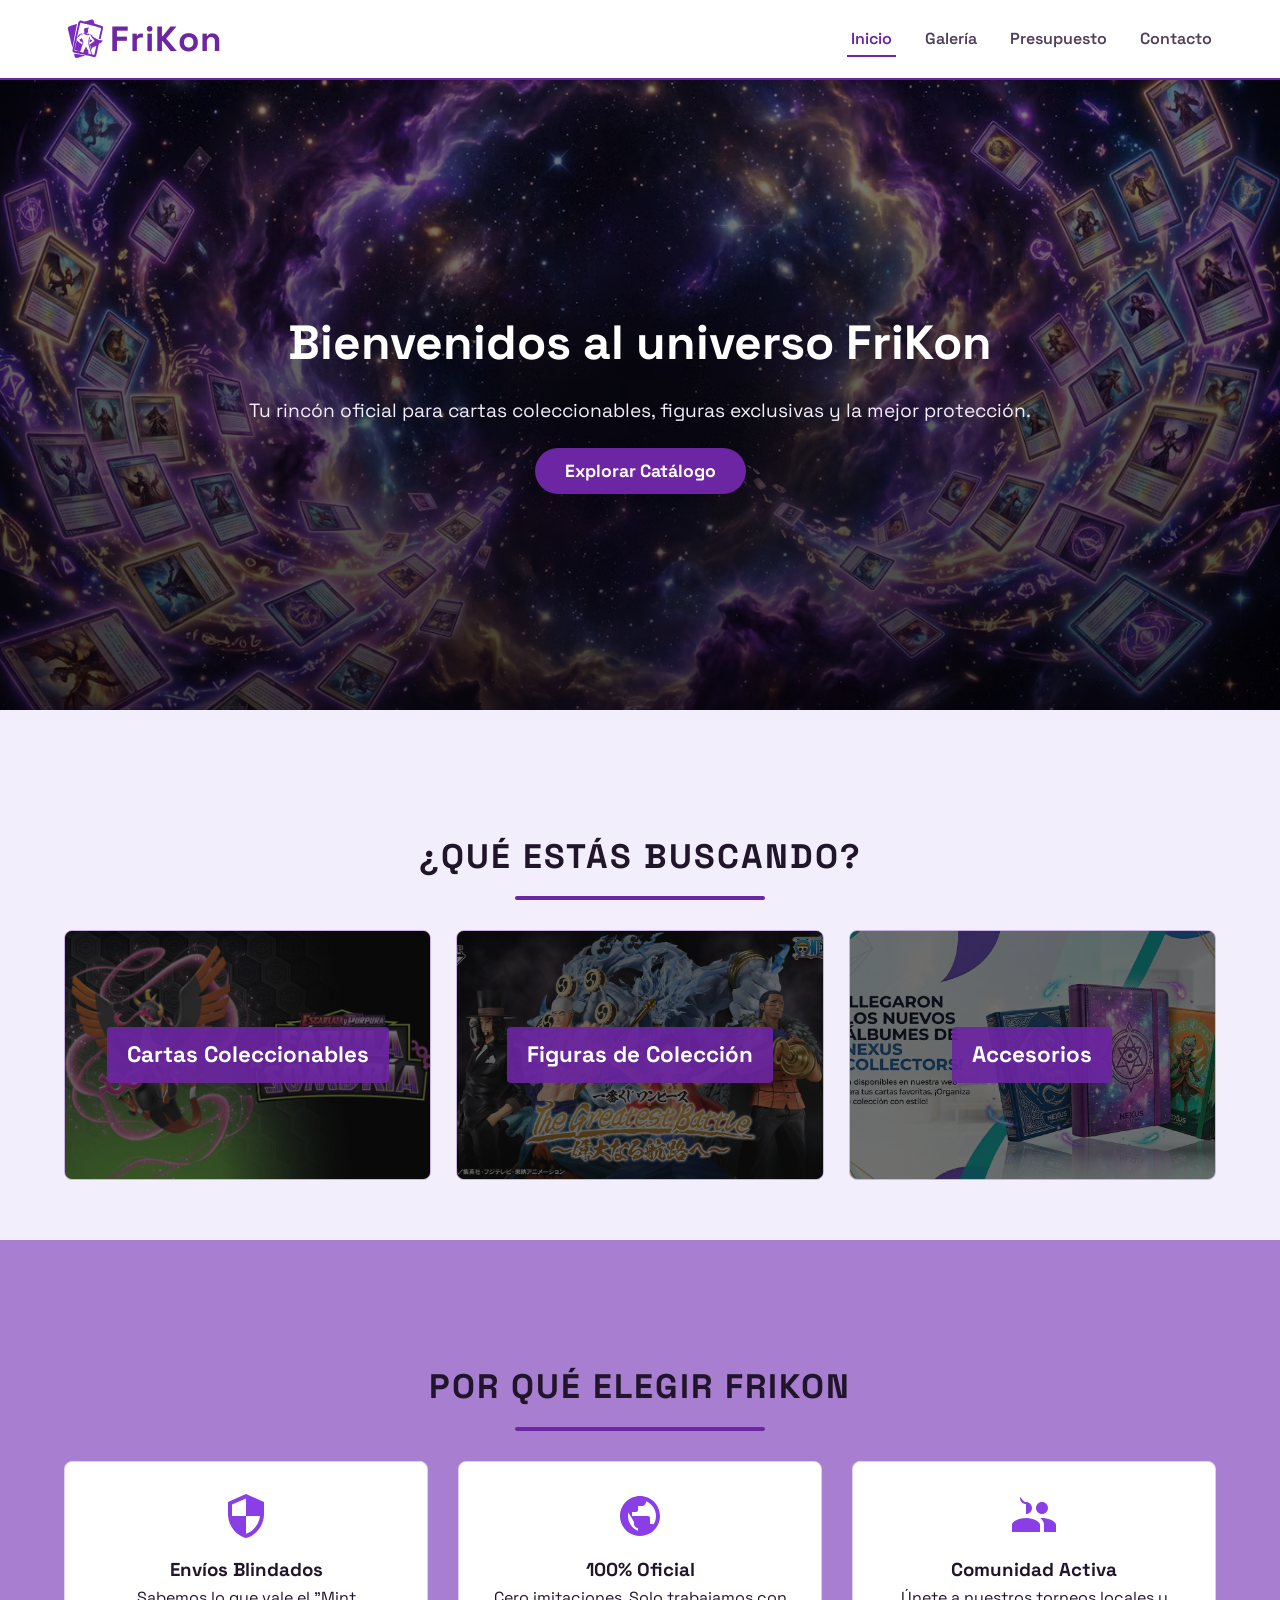
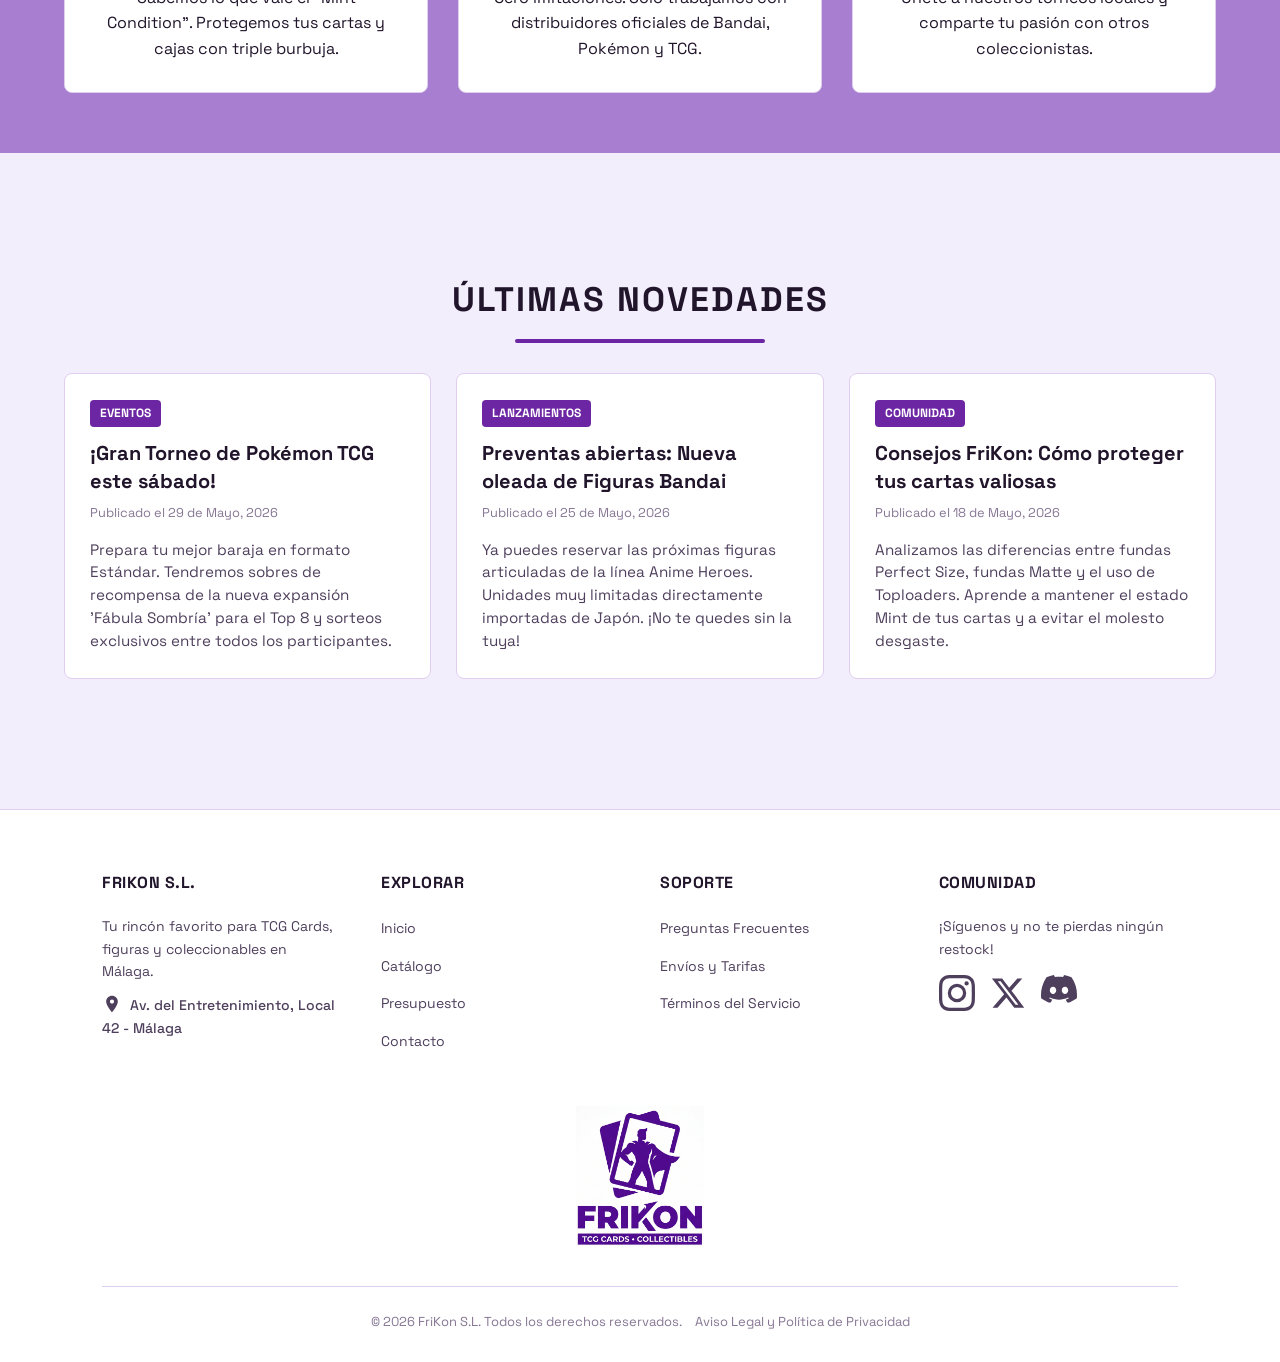
==== commit 6ba682e3: "Cambiado estilos enunciados index y simplificado en css" ====
--- a/index.html
+++ b/index.html
@@ -11,14 +11,14 @@
     <link href="https://fonts.googleapis.com/css2?family=Space+Grotesk:wght@400;500;700&display=swap" rel="stylesheet">
 
     <link rel="stylesheet" href="css/styles.css">
-    <script src="https://code.jquery.com/jquery-3.7.1.min.js"></script>
 </head>
 
 <body>
 
+    <!-- Header / navegación principal -->
     <header>
         <div class="logo">
-            <img src="images/logo/favicon.svg" alt="Logo FriKon" class="logo-img">
+            <img src="images/logo/favicon.svg" alt="Logo FriKon" class="logo-img" width="45" height="45">
             <span class="logo-texto">FriKon</span>
 
         </div>
@@ -32,8 +32,9 @@
         </nav>
     </header>
 
+    
     <main class="main-portada">
-
+        <!-- Portada -->
         <section id="hero-inicio" class="seccion-portada">
             <div class="hero-contenido">
                 <h1>Bienvenidos al universo FriKon</h1>
@@ -43,26 +44,26 @@
         </section>
 
         <section id="categorias-destacadas" class="seccion-portada">
-            <h2 class="titulo-portada">¿Qué estás buscando?</h2>
+            <h2 class="titulo-seleccion">¿Qué estás buscando?</h2>
             <div class="grid-accesos-directos">
 
                 <a href="views/galeria.html#cat-cartas" class="bloque-acceso">
                     <img src="images/productos-carrusel/fabula-sombria-portada-noticia.jpg"
-                        alt="Cartas Coleccionables TCG">
+                        alt="Cartas Coleccionables TCG" loading="lazy" decoding="async" width="600" height="400">
                     <div class="acceso-overlay">
                         <h3>Cartas Coleccionables</h3>
                     </div>
                 </a>
 
                 <a href="views/galeria.html#cat-figuras" class="bloque-acceso">
-                    <img src="images/productos-carrusel/figura_one_piece.webp" alt="Figuras de Colección de Anime">
+                    <img src="images/productos-carrusel/figura_one_piece.webp" alt="Figuras de Colección de Anime" loading="lazy" decoding="async" width="600" height="400">
                     <div class="acceso-overlay">
                         <h3>Figuras de Colección</h3>
                     </div>
                 </a>
 
                 <a href="views/galeria.html#cat-accesorios" class="bloque-acceso">
-                    <img src="images/productos-carrusel/nuevos_albumes.png" alt="Accesorios y Carpetas Protectoras">
+                    <img src="images/productos-carrusel/nuevos_albumes.png" alt="Accesorios y Carpetas Protectoras" loading="lazy" decoding="async" width="600" height="400">
                     <div class="acceso-overlay">
                         <h3>Accesorios</h3>
                     </div>
@@ -70,9 +71,9 @@
 
             </div>
         </section>
-
+        <!-- VENTAJAS -->
         <section id="ventajas-frikon" class="seccion-portada">
-            <h2 class="titulo-portada">Por qué elegir FriKon</h2>
+            <h2 class="titulo-seleccion">Por qué elegir FriKon</h2>
             <div class="grid-ventajas">
                 <div class="ventaja-card">
                     <div class="ventaja-icono">
@@ -106,9 +107,9 @@
                 </div>
             </div>
         </section>
-
+        <!-- NOTICIAS-->
         <section id="noticias-comunidad" class="seccion-portada">
-            <h2 class="titulo-portada">Últimas Novedades</h2>
+            <h2 class="titulo-seleccion">Últimas Novedades</h2>
             <div id="contenedor-noticias-ajax" class="grid-noticias">
                 <p class="cargando">Cargando novedades del servidor...</p>
             </div>
@@ -116,6 +117,7 @@
 
     </main>
 
+    <!-- Pie de página -->
     <footer>
 
         <div class="footer-grid-columnas">
@@ -155,19 +157,19 @@
                 <h3>Comunidad</h3>
                 <p>¡Síguenos y no te pierdas ningún restock!</p>
                 <div class="footer-redes">
-                    <a href="https://instagram.com/tu_usuario" target="_blank" aria-label="Instagram">
+                    <a href="https://instagram.com/tu_usuario" target="_blank" rel="noopener noreferrer" aria-label="Instagram">
                         <svg class="icono-red-social" viewBox="0 0 24 24" xmlns="http://www.w3.org/2000/svg">
                             <path
                                 d="M12 2.163c3.204 0 3.584.012 4.85.07 3.252.148 4.771 1.691 4.919 4.919.058 1.265.069 1.645.069 4.849 0 3.205-.012 3.584-.069 4.849-.149 3.225-1.664 4.771-4.919 4.919-1.266.058-1.644.07-4.85.07-3.204 0-3.584-.012-4.849-.07-3.26-.149-4.771-1.699-4.919-4.92-.058-1.265-.07-1.644-.07-4.849 0-3.204.013-3.583.07-4.849.149-3.227 1.664-4.771 4.919-4.919 1.266-.057 1.645-.069 4.849-.069zM12 0C8.741 0 8.333.014 7.053.072 2.695.272.273 2.69.073 7.051.014 8.333 0 8.741 0 12c0 3.259.014 3.668.072 4.948.2 4.358 2.618 6.78 6.98 6.98 1.281.058 1.689.072 4.948.072 3.259 0 3.668-.014 4.948-.072 4.354-.2 6.782-2.618 6.979-6.98.059-1.28.073-1.689.073-4.948 0-3.259-.014-3.667-.072-4.947-.196-4.354-2.617-6.78-6.979-6.98C15.668.014 15.259 0 12 0zm0 5.838a6.162 6.162 0 1 0 0 12.324 6.162 6.162 0 0 0 0-12.324zM12 16a4 4 0 1 1 0-8 4 4 0 0 1 0 8zm6.406-11.845a1.44 1.44 0 1 0 0 2.881 1.44 1.44 0 0 0 0-2.881z" />
                         </svg>
                     </a>
-                    <a href="https://x.com/tu_usuario" target="_blank" aria-label="X (Twitter)">
+                    <a href="https://x.com/tu_usuario" target="_blank" rel="noopener noreferrer" aria-label="X (Twitter)">
                         <svg class="icono-red-social" viewBox="0 0 24 24" xmlns="http://www.w3.org/2000/svg">
                             <path
                                 d="M18.244 2.25h3.308l-7.227 8.26 8.502 11.24H16.17l-5.214-6.817L4.99 21.75H1.68l7.73-8.835L1.254 2.25H8.08l4.713 6.231zm-1.161 17.52h1.833L7.084 4.126H5.117z" />
                         </svg>
                     </a>
-                    <a href="https://discord.gg/tu_servidor" target="_blank" aria-label="Discord">
+                    <a href="https://discord.gg/tu_servidor" target="_blank" rel="noopener noreferrer" aria-label="Discord">
                         <svg class="icono-red-social" viewBox="0 0 256 256" xmlns="http://www.w3.org/2000/svg">
                             <path
                                 d="M216.856339,16.5966031 C200.285002,8.84328665 182.566144,3.2084988 164.041564,0 C161.766523,4.11318106 159.108624,9.64549908 157.276099,14.0464379 C137.583995,11.0849896 118.072967,11.0849896 98.7430163,14.0464379 C96.9108417,9.64549908 94.1925838,4.11318106 91.8971895,0 C73.3526068,3.2084988 55.6133949,8.86399117 39.0420583,16.6376612 C5.61752293,67.146514 -3.4433191,116.400813 1.08711069,164.955721 C23.2560196,181.510915 44.7403634,191.567697 65.8621325,198.148576 C71.0772151,190.971126 75.7283628,183.341335 79.7352139,175.300261 C72.104019,172.400575 64.7949724,168.822202 57.8887866,164.667963 C59.7209612,163.310589 61.5131304,161.891452 63.2445898,160.431257 C105.36741,180.133187 151.134928,180.133187 192.754523,160.431257 C194.506336,161.891452 196.298154,163.310589 198.110326,164.667963 C191.183787,168.842556 183.854737,172.420929 176.223542,175.320965 C180.230393,183.341335 184.861538,190.991831 190.096624,198.16893 C211.238746,191.588051 232.743023,181.531619 254.911949,164.955721 C260.227747,108.668201 245.831087,59.8662432 216.856339,16.5966031 Z M85.4738752,135.09489 C72.8290281,135.09489 62.4592217,123.290155 62.4592217,108.914901 C62.4592217,94.5396472 72.607595,82.7145587 85.4738752,82.7145587 C98.3405064,82.7145587 108.709962,94.5189427 108.488529,108.914901 C108.508531,123.290155 98.3405064,135.09489 85.4738752,135.09489 Z M170.525237,135.09489 C157.88039,135.09489 147.510584,123.290155 147.510584,108.914901 C147.510584,94.5396472 157.658606,82.7145587 170.525237,82.7145587 C183.391518,82.7145587 193.761324,94.5189427 193.539891,108.914901 C193.539891,123.290155 183.391518,135.09489 170.525237,135.09489 Z" />
@@ -177,7 +179,7 @@
             </div>
         </div>
         <div class="footer-logo-central">
-            <img src="images/logo/logo_frikon_completo.png" alt="FriKon Logo" class="logo-grande-img">
+            <img src="images/logo/logo_frikon_completo.png" alt="FriKon Logo" class="logo-grande-img" width="280" height="140">
         </div>
 
         <div class="footer-legal">
@@ -186,6 +188,7 @@
         </div>
     </footer>
 
+    <script src="https://code.jquery.com/jquery-3.7.1.min.js"></script>
     <script src="js/main.js"></script>
 </body>
 
--- a/css/styles.css
+++ b/css/styles.css
@@ -131,14 +131,14 @@
 footer {
     background-color: var(--bg-tarjeta);
     border-top: 1px solid var(--border-sutil);
-    padding: 60px 8% 30px 8%; /* Más aire arriba y abajo para que respire */
+    padding: 60px 8% 30px 8%; 
     margin-top: 70px;
     display: flex;
     flex-direction: column;
     gap: 40px;
 }
 
-/* Logo Superior Centrado */
+
 .footer-logo-central {
     display: flex;
     justify-content: center;
@@ -146,7 +146,7 @@
 }
 
 .logo-grande-img {
-    height: 140px; /* Reducido un pelín para que quede más elegante en la cabecera del footer */
+    height: 140px; 
     width: auto;
     display: block;
 }
@@ -201,7 +201,7 @@
 /* Efecto interactivo sutil en los enlaces del texto */
 .footer-columna ul li a:hover {
     color: var(--color-marca);
-    padding-left: 5px; /* Pequeño desplazamiento hacia la derecha muy pro */
+    padding-left: 5px; 
 }
 
 /* Redes Sociales específicas */
@@ -259,26 +259,6 @@
     text-decoration: underline;
 }
 
-/* Adaptación Responsive para Móviles */
-@media screen and (max-width: 768px) {
-    footer {
-        padding: 40px 5% 20px 5%;
-        gap: 30px;
-        text-align: center; /* Centramos todo en el móvil para que quede equilibrado */
-    }
-
-    .footer-grid-columnas {
-        gap: 30px;
-    }
-
-    .footer-redes {
-        justify-content: center; /* Centra los iconos en las pantallas pequeñas */
-    }
-    
-    .footer-columna ul li a:hover {
-        padding-left: 0; /* Desactivamos el desplazamiento lateral en móvil */
-    }
-}
 
 /* ==========================================================================
    PORTADA - SECCIONES GENERALES
@@ -299,6 +279,32 @@
     text-transform: uppercase;
     letter-spacing: 1px;
 }
+.titulo-seleccion {
+    font-size: 34px;            
+    font-weight: 800;            
+    color: var(--texto-principal);
+    text-transform: uppercase;   
+    letter-spacing: 2px;        
+    text-align: center;
+    margin: 60px auto 30px auto; 
+    position: relative;
+    padding-bottom: 16px;        
+    width: fit-content;         
+}
+
+/* barrita morada centrada */
+.titulo-seleccion::after {
+    content: '';
+    position: absolute;
+    bottom: 0;
+    left: 50%;
+    transform: translateX(-50%);
+    width: 250px;                 
+    height: 4px;
+    background-color: var(--color-marca);
+    border-radius: 2px;
+}
+
 
 /* Hero Principal */
 #hero-inicio {
@@ -393,6 +399,10 @@
 }
 
 /* Bloque de Ventajas */
+#ventajas-frikon{
+    background-color: var(--border-foco);
+}
+
 .grid-ventajas {
     display: grid;
     grid-template-columns: repeat(auto-fit, minmax(250px, 1fr));
@@ -481,80 +491,55 @@
    CARRUSEL GALERÍA - EN PANTALLA COMPLETA Y CON COLORES CORPORATIVOS
    ========================================================================== */
 
-   /* Títulos Principales de la Galería con Enfoque Minimalista */
+   /* Títulos Principales de la Galería*/
 .titulo-principal-galeria {
-    font-size: 36px;             /* Grande e imponente */
-    font-weight: 800;            /* Grosor máximo */
-    color: var(--texto-principal);/* Color oscuro de tu paleta (#21152b) para que tenga fuerza */
-    text-transform: uppercase;   /* Mayúsculas pro */
-    letter-spacing: 2px;         /* Letras un poco separadas, estilo premium */
+    font-size: 36px;             
+    font-weight: 800;            
+    color: var(--texto-principal);
+    text-transform: uppercase;   
+    letter-spacing: 2px;        
     text-align: center;
-    margin: 70px auto 40px auto; /* Mucho espacio arriba y abajo para que respire */
+    margin: 70px auto 40px auto; 
     position: relative;
-    padding-bottom: 16px;        /* Espacio para la línea decorativa */
-    width: fit-content;          /* Hace que el elemento mida exactamente lo que mide el texto */
-}
-
-/* Una sola línea morada muy fina y elegante justo en el centro */
+    padding-bottom: 16px;       
+    width: fit-content;         
+}
+
+/*  línea fina en el centro */
 .titulo-principal-galeria::after {
     content: '';
     position: absolute;
     bottom: 0;
     left: 50%;
     transform: translateX(-50%);
-    width: 80px;                 /* Línea cortita, no cruza toda la pantalla */
-    height: 4px;                 /* Grosor sutil */
-    background-color: var(--color-marca); /* Tu morado #6c25a3 */
-    border-radius: 2px;          /* Extremos suavizados */
-}
-
-/* Forzamos a que toda la sección de novedades ocupe el alto de la pantalla */
+    width: 80px;                 
+    height: 4px;                
+    background-color: var(--color-marca); 
+    border-radius: 2px;          
+}
+
+
 #novedades-carrusel {
     display: flex;
     flex-direction: column;
     justify-content: center;
-    /* Asegura que entre el header y esta sección se llene el primer pantallazo */
     height: calc(100vh - 80px); 
-    margin-bottom: 80px; /* Espacio de sobra antes de que empiece el catálogo */
-}
-
-.titulo-seleccion {
-    font-size: 34px;             /* Grande e imponente */
-    font-weight: 800;            /* Grosor máximo para que tenga presencia */
-    color: var(--texto-principal);/* El color oscuro de tu paleta (#21152b) para que mande */
-    text-transform: uppercase;   /* Mayúsculas profesionales */
-    letter-spacing: 2px;         /* Espaciado elegante entre letras */
-    text-align: center;
-    margin: 60px auto 30px auto; /* Espacio equilibrado arriba y abajo */
-    position: relative;
-    padding-bottom: 16px;        /* Hueco para la línea inferior */
-    width: fit-content;          /* Hace que el elemento mida justo lo que ocupa el texto */
-}
-
-/* La barrita morada centrada que evita que el título flote en la nada */
-.titulo-seleccion::after {
-    content: '';
-    position: absolute;
-    bottom: 0;
-    left: 50%;
-    transform: translateX(-50%);
-    width: 250px;                 /* Línea cortita y fina */
-    height: 4px;
-    background-color: var(--color-marca); /* Tu morado de FriKon */
-    border-radius: 2px;
-}
+    margin-bottom: 80px; 
+}
+
+
 
 .carrusel-contenedor {
     position: relative;
-    width: 85%; /* Más grande para que sea majestuoso */
+    width: 85%; 
     max-width: 1400px;
-    height: calc(90vh - 180px); /* Ajuste dinámico de pantalla */
+    height: calc(90vh - 180px); 
     min-height: 450px;
     margin: 0 auto;
     border-radius: 12px;
     overflow: hidden;
-    border: 2px solid var(--border-sutil); /* #dfcef0 */
-    background-color: var(--bg-tarjeta); /* #ffffff */
+    border: 2px solid var(--border-sutil); 
+    background-color: var(--bg-tarjeta); 
 }
 
 .carrusel-slides {
@@ -586,22 +571,21 @@
     object-position: center;
 }
 
-/* Enunciados y textos pro sobre el carrusel */
+/* Enunciados y textos sobre el carrusel */
 .carrusel-texto {
     position: absolute;
     bottom: 0;
     left: 0;
     width: 100%;
-    /* Degradado oscuro para que las letras blancas destaquen sobre cualquier imagen */
     background: linear-gradient(to top, rgba(33, 21, 43, 0.9) 0%, rgba(33, 21, 43, 0.4) 60%, transparent 100%);
     padding: 50px 5% 40px 5%;
     z-index: 3;
 }
 
 .carrusel-texto h2 {
-    font-size: 36px; /* Impacto real de titular */
+    font-size: 36px;
     font-weight: 800;
-    color: #ffffff; /* Blanco puro para legibilidad en fondo oscuro */
+    color: var(--bg-principal); 
     margin-bottom: 10px;
     text-transform: uppercase;
     letter-spacing: -0.5px;
@@ -609,7 +593,7 @@
 }
 
 .carrusel-texto p {
-    color: var(--bg-principal); /* Usamos tu violeta clarito #f3eefc, contrasta de lujo en la oscuridad */
+    color: var(--bg-principal); 
     font-size: 18px;
     font-weight: 300;
     letter-spacing: 0.5px;
@@ -640,7 +624,7 @@
     display: none;
     font-size: 13px;
     font-weight: bold;
-    color: var(--texto-secundario); /* #4e3f5c */
+    color: var(--texto-secundario); 
     position: absolute;
     z-index: 2;
     transition: color 0.3s ease;
@@ -654,13 +638,13 @@
 
 .circulo-fondo {
     fill: none;
-    stroke: rgba(255, 255, 255, 0.25); /* Sutil sobre la foto */
+    stroke: rgba(255, 255, 255, 0.25); 
     stroke-width: 2.5;
 }
 
 .circulo-barra {
     fill: none;
-    stroke: var(--color-marca-hover); /* Tu morado brillante #8a3ee6 para la carga activa */
+    stroke: var(--color-marca-hover); 
     stroke-width: 2.5;
     stroke-linecap: round;
     stroke-dasharray: 100, 100;
@@ -694,11 +678,11 @@
 }
 
 .categoria-titulo {
-    font-size: 1.8rem; /* Aumentado de 1.6rem a 1.8rem para más presencia */
-    font-weight: 800;  /* Grosor extra en negrita para darle impacto */
+    font-size: 1.8rem; 
+    font-weight: 800; 
     color: var(--color-marca);
-    letter-spacing: -0.5px; /* Junta un pelín las letras, estilo titulares de revistas/marcas pro */
-    text-transform: uppercase; /* OPCIONAL: Pone el texto en mayúsculas. Si no te gusta, borra esta línea */
+    letter-spacing: -0.5px; 
+    text-transform: uppercase; 
     margin-bottom: 24px;
     border-bottom: 2px solid var(--color-marca);
     padding-bottom: 10px;
@@ -742,35 +726,30 @@
     transition: transform 0.5s ease;
 }
 
-/* 1. El contenedor con altura fija y posición relativa */
+/*Figuras carrusel*/
 #cat-figuras .producto-imagen-wrapper {
     width: 100%;
-    height: 520px;                 /* Altura ideal para la figura */
-    background-color:var(--border-sutil); /* Mantenemos el fondo transparente */
+    height: 520px;                
+    background-color:var(--border-sutil); 
     overflow: hidden;
-    position: relative;            /* Clave para que la foto se posicione respecto a esta caja */
-}
-
-/* 2. Ajuste, escalado y centrado absoluto de las imágenes de las figuras */
+    position: relative;            
+}
+
 #cat-figuras .foto-slide {
     max-width: 100%;
     max-height: 100%;
     width: auto;
-    height: 100%;                  /* Se adapta verticalmente por completo */
-    object-fit: contain;           /* No se recorta ni se deforma */
-    
-    /* TRUCO DE CENTRADO SEGURO (Ignora el display: block del JS) */
+    height: 100%;                 
+    object-fit: contain;          
     position: absolute;
     top: 50%;
     left: 50%;
-    transform: translate(-50%, -50%); /* Centrado matemático horizontal y vertical */
-    
-    display: none;                 /* Ocultas por defecto */
-}
-
-/* 3. Muestra la foto activa respetando el posicionamiento absoluto */
+    transform: translate(-50%, -50%); 
+    display: none;                
+}
+
 #cat-figuras .foto-slide.activa {
-    display: block;                /* Tu JavaScript le pondrá esto y el truco anterior la centrará */
+    display: block;              
 }
 
 .producto-card:hover .producto-imagen-wrapper img {
@@ -789,29 +768,26 @@
     overflow: hidden;
 }
 
-/* 3. Las imágenes se quedan congeladas dentro de esos 220px y se adaptan sin empujar */
 .foto-slide {
     position: absolute;
     top: 0;
     left: 0;
     width: 100%;
     height: 100%;
-    object-fit: cover; /* Recorta la imagen para que llene el espacio sin deformar */
+    object-fit: cover; 
     opacity: 0;
     transition: opacity 0.4s ease-in-out, transform 0.5s ease;
 }
 
-/* 4. Solo se muestra la que tenga la clase activa */
 .foto-slide.activa {
     opacity: 1;
 }
 
-/* Mantenemos tu efecto de zoom original al hacer hover en la tarjeta */
 .producto-card:hover .foto-slide.activa {
     transform: scale(1.05);
 }
 
-/* 5. Botones de dirección estilizados */
+
 .flecha-galeria {
     position: absolute;
     top: 50%;
@@ -849,8 +825,8 @@
     bottom: -50px;
     left: 0;
     width: 100%;
-    background: rgba(108, 37, 163, 0.85);
-    color: #ffffff;
+    background: color-mix(in srgb, var(--color-marca) 60%, transparent 40%);;
+    color: var(--bg-tarjeta-desplegable);
     text-align: center;
     padding: 12px 0;
     font-size: 0.9rem;
@@ -912,7 +888,7 @@
 }
 
 /* ==========================================================================
-   FORMULARIO DE PRESUPUESTO
+   FORMULARIO DE PRESUPUESTO 
    ========================================================================== */
 .main-presupuesto {
     padding: 40px 5%;
@@ -949,11 +925,16 @@
 }
 
 legend {
+    display: flex;
+    align-items: center;
     color: var(--texto-principal);
     font-weight: bold;
     padding: 0 10px;
     font-size: 1.1rem;
-}
+    margin-bottom: 10px;
+}
+
+
 
 .campo-fila {
     display: flex;
@@ -965,17 +946,17 @@
     flex: 1;
     display: flex;
     flex-direction: column;
-    margin-bottom: 10px;
+    margin-bottom: 12px;
 }
 
 .campo-input label {
     color: var(--texto-principal);
     font-size: 0.9rem;
     margin-bottom: 8px;
+    font-weight: bold;
 }
 
 .campo-input input,
-.campo-input select,
 .campo-input input[type="number"] {
     background-color: var(--bg-principal);
     border: 1px solid var(--border-foco);
@@ -988,7 +969,6 @@
 }
 
 .campo-input input:focus,
-.campo-input select:focus,
 .campo-input input[type="number"]:focus {
     border-color: var(--color-marca);
     outline: none;
@@ -1021,16 +1001,6 @@
     font-size: 0.8rem;
     margin-top: 6px;
     margin-bottom: 5px;
-}
-
-select:invalid,
-select option[disabled] {
-    color: var(--texto-deshabilitado);
-}
-
-select option {
-    background-color: var(--bg-tarjeta);
-    color: var(--texto-principal);
 }
 
 .campo-checkbox {
@@ -1161,7 +1131,7 @@
     border-left: 4px solid var(--color-marca);
 }
 
-.tarjeta-dato h3 {
+.tarjeta-dato h2 {
     margin-top: 0;
     margin-bottom: 8px;
     font-size: 1.1rem;
@@ -1209,21 +1179,28 @@
    ICONOS VECTORIALES (SUSTITUTOS DE EMOJIS)
    ========================================================================== */
 .icono-svg-frikon {
-    width: 48px;         /* Tamaño perfecto para las tarjetas del index */
+    width: 48px;       
     height: 48px;
-    fill: var(--color-marca-hover); /* Tu morado corporativo #6c25a3 */
+    fill: var(--color-marca-hover); 
     display: block;
     margin: 0 auto;
 }
 
-/* Ajuste específico para el pequeño pin de localización del footer */
+/*  pequeño pin de localización del footer */
 .icono-svg-frikon.inline-pin {
-    width: 20px;         /* Chiquitito para que vaya acorde al texto */
+    width: 20px;         
     height: 20px;
     display: inline-block;
-    vertical-align: sub; /* Lo alinea perfectamente a la altura de la letra */
+    vertical-align: sub; 
     margin-right: 4px;
-    fill: var(--texto-secundario); /* Gris/morado sutil a juego con el texto del footer */
+    fill: var(--texto-secundario); 
+}
+.icono-fieldset {
+    width: 20px;
+    height: 20px;
+    vertical-align: middle;
+    margin-right: 8px;
+    color: var(--color-marca); 
 }
 
 
@@ -1242,6 +1219,24 @@
         padding-top: 110px;
     }
 
+    footer {
+        padding: 40px 5% 20px 5%;
+        gap: 30px;
+        text-align: center; 
+    }
+
+    .footer-grid-columnas {
+        gap: 30px;
+    }
+
+    .footer-redes {
+        justify-content: center; 
+    }
+    
+    .footer-columna ul li a:hover {
+        padding-left: 0; 
+    }
+
     nav ul {
         gap: 5px;
     }
@@ -1321,6 +1316,34 @@
         bottom: 15px;
         right: 15px;
         gap: 10px;
+    }
+
+   
+    .grid-productos {
+        grid-template-columns: 1fr; 
+        gap: 20px;
+    }
+
+    
+    #cat-figuras .producto-imagen-wrapper {
+        height: 350px; 
+    }
+
+    .flecha-galeria {
+        width: 45px;
+        height: 45px;
+        background: rgba(33, 21, 43, 0.5);
+        opacity: 1; 
+    }
+
+    .categoria-titulo {
+        font-size: 1.4rem;
+        text-align: center;
+    }
+
+    .indicador-click {
+        bottom: 0; 
+        background: color-mix(in srgb, var(--color-marca-hover) 60%, transparent 40%); 
     }
 
     .seccion-formulario {
@@ -1366,12 +1389,12 @@
 
     .mapa-contenedor-bloque {
         min-height: 400px;
-        /* Aseguramos altura suficiente en móviles */
+       
         height: 400px;
         width: 100%;
         position: relative;
         z-index: 10;
-        /* Forzamos a que se ponga por encima para que detecte el dedo */
+       
     }
 
     #mapa-frikon {
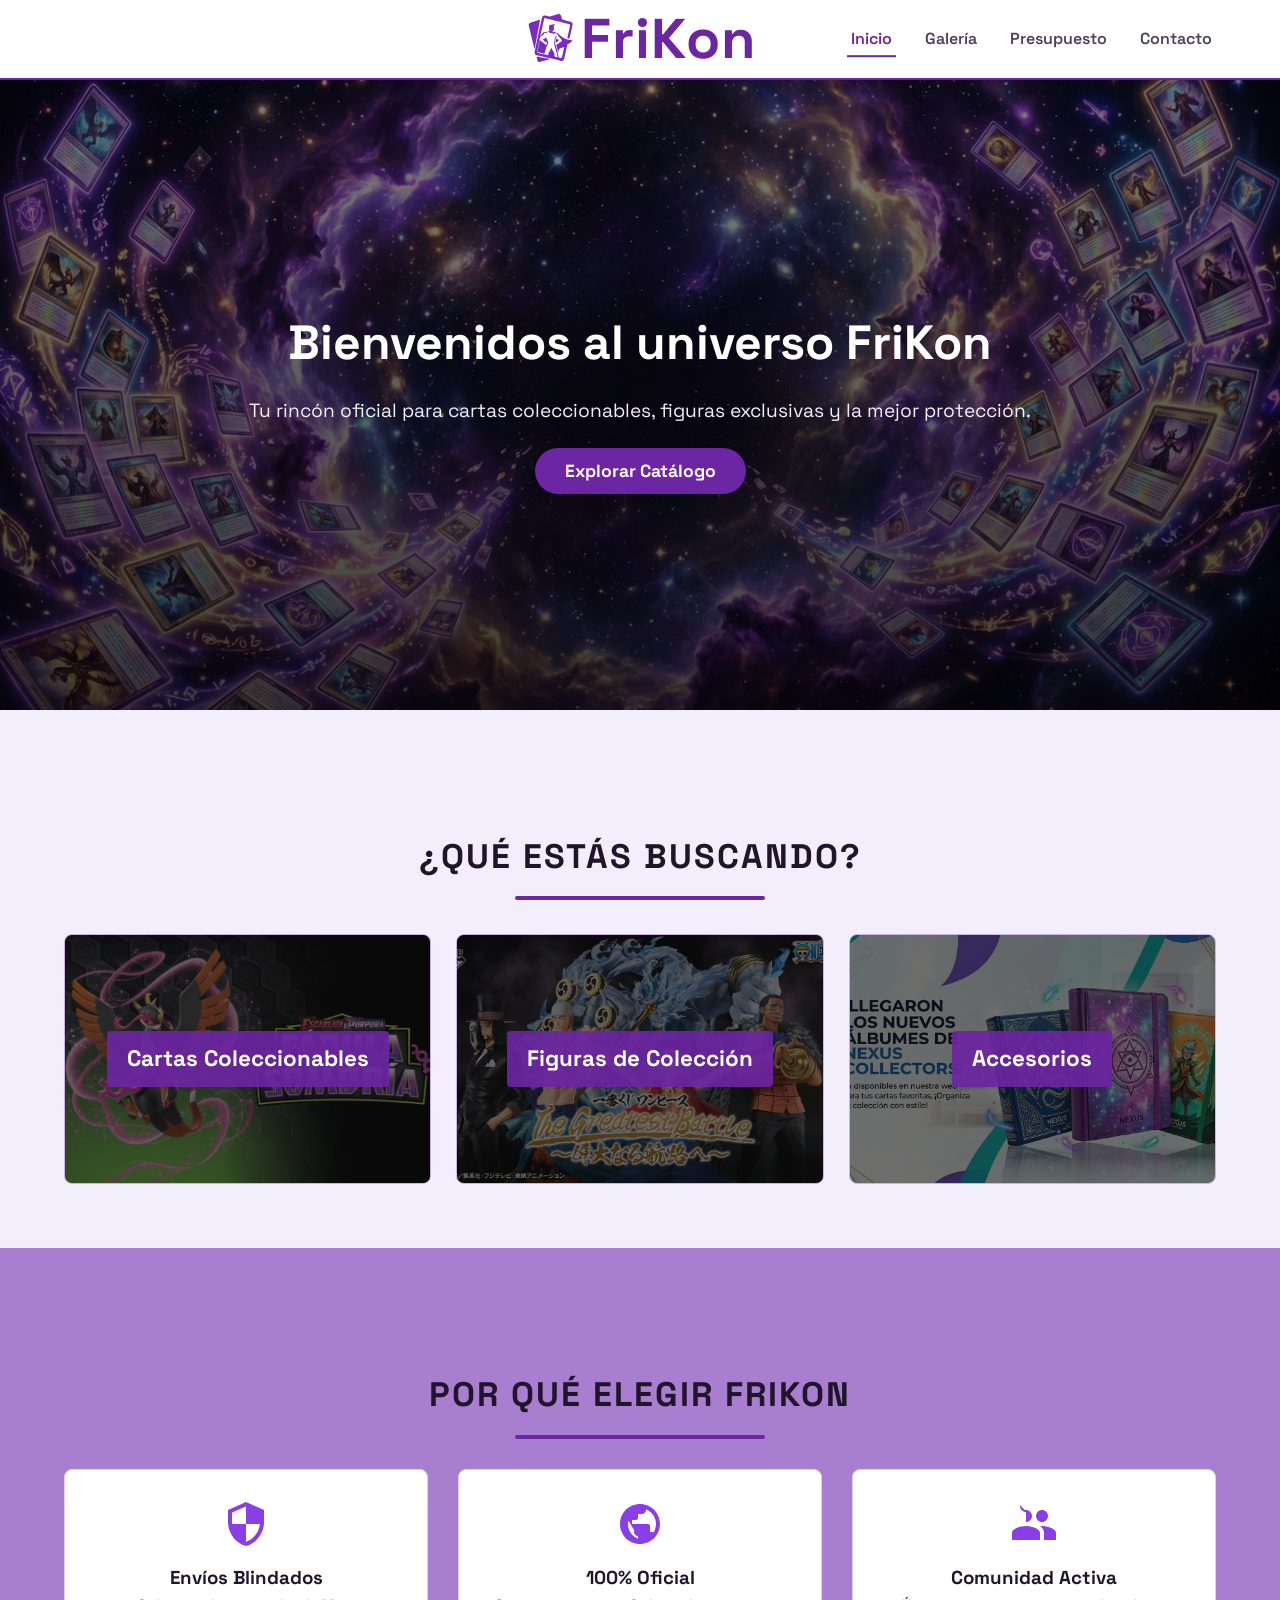
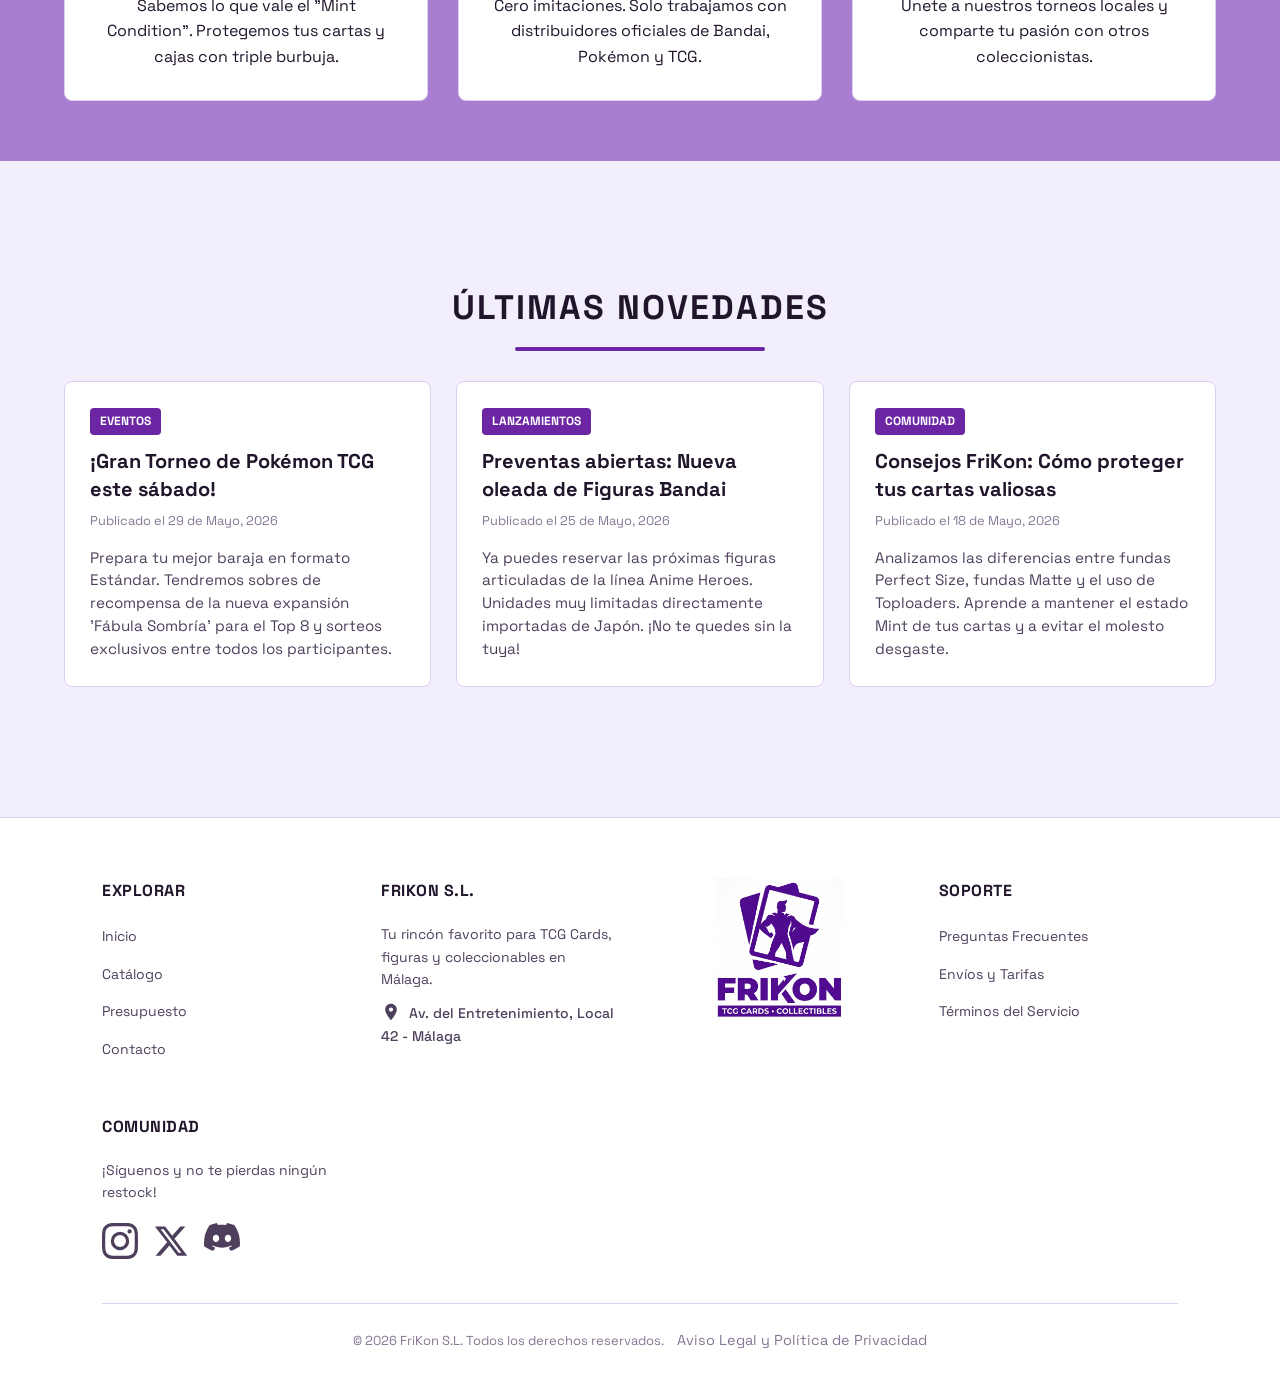
==== commit 73620c11: "Cambiado el orden del footer" ====
--- a/index.html
+++ b/index.html
@@ -32,7 +32,7 @@
         </nav>
     </header>
 
-    
+
     <main class="main-portada">
         <!-- Portada -->
         <section id="hero-inicio" class="seccion-portada">
@@ -56,14 +56,16 @@
                 </a>
 
                 <a href="views/galeria.html#cat-figuras" class="bloque-acceso">
-                    <img src="images/productos-carrusel/figura_one_piece.webp" alt="Figuras de Colección de Anime" loading="lazy" decoding="async" width="600" height="400">
+                    <img src="images/productos-carrusel/figura_one_piece.webp" alt="Figuras de Colección de Anime"
+                        loading="lazy" decoding="async" width="600" height="400">
                     <div class="acceso-overlay">
                         <h3>Figuras de Colección</h3>
                     </div>
                 </a>
 
                 <a href="views/galeria.html#cat-accesorios" class="bloque-acceso">
-                    <img src="images/productos-carrusel/nuevos_albumes.png" alt="Accesorios y Carpetas Protectoras" loading="lazy" decoding="async" width="600" height="400">
+                    <img src="images/productos-carrusel/nuevos_albumes.png" alt="Accesorios y Carpetas Protectoras"
+                        loading="lazy" decoding="async" width="600" height="400">
                     <div class="acceso-overlay">
                         <h3>Accesorios</h3>
                     </div>
@@ -120,7 +122,19 @@
     <!-- Pie de página -->
     <footer>
 
+
+
         <div class="footer-grid-columnas">
+
+            <div class="footer-columna">
+                <h3>Explorar</h3>
+                <ul>
+                    <li><a href="index.html">Inicio</a></li>
+                    <li><a href="./views/galeria.html">Catálogo</a></li>
+                    <li><a href="./views/presupuesto.html">Presupuesto</a></li>
+                    <li><a href="./views/contacto.html">Contacto</a></li>
+                </ul>
+            </div>
 
             <div class="footer-columna info-contacto">
                 <h3>FriKon S.L.</h3>
@@ -134,14 +148,10 @@
                 </p>
             </div>
 
-            <div class="footer-columna">
-                <h3>Explorar</h3>
-                <ul>
-                    <li><a href="index.html">Inicio</a></li>
-                    <li><a href="./views/galeria.html">Catálogo</a></li>
-                    <li><a href="./views/presupuesto.html">Presupuesto</a></li>
-                    <li><a href="./views/contacto.html">Contacto</a></li>
-                </ul>
+
+            <div class="footer-logo-central">
+                <img src="images/logo/logo_frikon_completo.png" alt="FriKon Logo" class="logo-grande-img" width="280"
+                    height="140">
             </div>
 
             <div class="footer-columna">
@@ -157,19 +167,22 @@
                 <h3>Comunidad</h3>
                 <p>¡Síguenos y no te pierdas ningún restock!</p>
                 <div class="footer-redes">
-                    <a href="https://instagram.com/tu_usuario" target="_blank" rel="noopener noreferrer" aria-label="Instagram">
+                    <a href="https://instagram.com/frikon_oficial" target="_blank" rel="noopener noreferrer"
+                        aria-label="Instagram FriKon">
                         <svg class="icono-red-social" viewBox="0 0 24 24" xmlns="http://www.w3.org/2000/svg">
                             <path
                                 d="M12 2.163c3.204 0 3.584.012 4.85.07 3.252.148 4.771 1.691 4.919 4.919.058 1.265.069 1.645.069 4.849 0 3.205-.012 3.584-.069 4.849-.149 3.225-1.664 4.771-4.919 4.919-1.266.058-1.644.07-4.85.07-3.204 0-3.584-.012-4.849-.07-3.26-.149-4.771-1.699-4.919-4.92-.058-1.265-.07-1.644-.07-4.849 0-3.204.013-3.583.07-4.849.149-3.227 1.664-4.771 4.919-4.919 1.266-.057 1.645-.069 4.849-.069zM12 0C8.741 0 8.333.014 7.053.072 2.695.272.273 2.69.073 7.051.014 8.333 0 8.741 0 12c0 3.259.014 3.668.072 4.948.2 4.358 2.618 6.78 6.98 6.98 1.281.058 1.689.072 4.948.072 3.259 0 3.668-.014 4.948-.072 4.354-.2 6.782-2.618 6.979-6.98.059-1.28.073-1.689.073-4.948 0-3.259-.014-3.667-.072-4.947-.196-4.354-2.617-6.78-6.979-6.98C15.668.014 15.259 0 12 0zm0 5.838a6.162 6.162 0 1 0 0 12.324 6.162 6.162 0 0 0 0-12.324zM12 16a4 4 0 1 1 0-8 4 4 0 0 1 0 8zm6.406-11.845a1.44 1.44 0 1 0 0 2.881 1.44 1.44 0 0 0 0-2.881z" />
                         </svg>
                     </a>
-                    <a href="https://x.com/tu_usuario" target="_blank" rel="noopener noreferrer" aria-label="X (Twitter)">
+                    <a href="https://x.com/frikon_tcg" target="_blank" rel="noopener noreferrer"
+                        aria-label="X FriKon">
                         <svg class="icono-red-social" viewBox="0 0 24 24" xmlns="http://www.w3.org/2000/svg">
                             <path
                                 d="M18.244 2.25h3.308l-7.227 8.26 8.502 11.24H16.17l-5.214-6.817L4.99 21.75H1.68l7.73-8.835L1.254 2.25H8.08l4.713 6.231zm-1.161 17.52h1.833L7.084 4.126H5.117z" />
                         </svg>
                     </a>
-                    <a href="https://discord.gg/tu_servidor" target="_blank" rel="noopener noreferrer" aria-label="Discord">
+                    <a href="https://discord.gg/frikon-community" target="_blank" rel="noopener noreferrer"
+                        aria-label="Comunidad Discord FriKon">
                         <svg class="icono-red-social" viewBox="0 0 256 256" xmlns="http://www.w3.org/2000/svg">
                             <path
                                 d="M216.856339,16.5966031 C200.285002,8.84328665 182.566144,3.2084988 164.041564,0 C161.766523,4.11318106 159.108624,9.64549908 157.276099,14.0464379 C137.583995,11.0849896 118.072967,11.0849896 98.7430163,14.0464379 C96.9108417,9.64549908 94.1925838,4.11318106 91.8971895,0 C73.3526068,3.2084988 55.6133949,8.86399117 39.0420583,16.6376612 C5.61752293,67.146514 -3.4433191,116.400813 1.08711069,164.955721 C23.2560196,181.510915 44.7403634,191.567697 65.8621325,198.148576 C71.0772151,190.971126 75.7283628,183.341335 79.7352139,175.300261 C72.104019,172.400575 64.7949724,168.822202 57.8887866,164.667963 C59.7209612,163.310589 61.5131304,161.891452 63.2445898,160.431257 C105.36741,180.133187 151.134928,180.133187 192.754523,160.431257 C194.506336,161.891452 196.298154,163.310589 198.110326,164.667963 C191.183787,168.842556 183.854737,172.420929 176.223542,175.320965 C180.230393,183.341335 184.861538,190.991831 190.096624,198.16893 C211.238746,191.588051 232.743023,181.531619 254.911949,164.955721 C260.227747,108.668201 245.831087,59.8662432 216.856339,16.5966031 Z M85.4738752,135.09489 C72.8290281,135.09489 62.4592217,123.290155 62.4592217,108.914901 C62.4592217,94.5396472 72.607595,82.7145587 85.4738752,82.7145587 C98.3405064,82.7145587 108.709962,94.5189427 108.488529,108.914901 C108.508531,123.290155 98.3405064,135.09489 85.4738752,135.09489 Z M170.525237,135.09489 C157.88039,135.09489 147.510584,123.290155 147.510584,108.914901 C147.510584,94.5396472 157.658606,82.7145587 170.525237,82.7145587 C183.391518,82.7145587 193.761324,94.5189427 193.539891,108.914901 C193.539891,123.290155 183.391518,135.09489 170.525237,135.09489 Z" />
@@ -177,9 +190,6 @@
                     </a>
                 </div>
             </div>
-        </div>
-        <div class="footer-logo-central">
-            <img src="images/logo/logo_frikon_completo.png" alt="FriKon Logo" class="logo-grande-img" width="280" height="140">
         </div>
 
         <div class="footer-legal">
--- a/css/styles.css
+++ b/css/styles.css
@@ -56,12 +56,19 @@
     background-color: var(--bg-tarjeta);
     border-bottom: 2px solid var(--color-marca);
     display: flex;
-    justify-content: space-between;
+    justify-content: center;
     align-items: center;
     padding: 0 5%;
     z-index: 1000;
 }
 
+header nav {
+    position: absolute;
+    right: 5%;
+    top: 50%;
+    transform: translateY(-50%);
+}
+
 .logo {
     display: flex;
     align-items: center;
@@ -69,13 +76,13 @@
 }
 
 .logo-img {
-    height: 45px;
+    height: 3.5rem;
     width: auto;
     display: block;
 }
 
 .logo-texto {
-    font-size: 35px;
+    font-size: 3.5rem;
     color: var(--color-marca);
     font-weight: bold;
     letter-spacing: 1px;
@@ -259,9 +266,10 @@
     text-decoration: underline;
 }
 
-
 /* ==========================================================================
    PORTADA - SECCIONES GENERALES
+   Estilos principales para la página de inicio, incluyendo hero, categorías,
+   ventajas y sección de noticias AJAX. Utiliza CSS Grid responsive.
    ========================================================================== */
 .main-portada {
     padding: 0;
@@ -398,7 +406,8 @@
     background: rgba(108, 37, 163, 0.2);
 }
 
-/* Bloque de Ventajas */
+/* Bloque de Ventajas / Propuesta de Valor
+   Contenedor con fondo diferenciado para destacar 3 ventajas principales */
 #ventajas-frikon{
     background-color: var(--border-foco);
 }
@@ -422,7 +431,8 @@
     margin-bottom: 15px;
 }
 
-/* Ajax Noticias */
+/* Sección de Noticias Cargadas vía AJAX
+   Grid responsive que se adapta automáticamente a diferentes tamaños de pantalla */
 .grid-noticias {
     display: grid;
     grid-template-columns: repeat(auto-fit, minmax(300px, 1fr));
@@ -600,7 +610,9 @@
     max-width: 600px;
 }
 
-/* Controles Circulares */
+/* Controles Circulares del Carrusel
+   Sistema de indicadores con animación circular y números
+   Posicionados en la esquina inferior derecha del carrusel */
 .carrusel-dots {
     position: absolute;
     bottom: 25px;
@@ -630,6 +642,8 @@
     transition: color 0.3s ease;
 }
 
+/* Círculo de Progreso SVG
+   Animación suave de llenado mientras el slide está activo */
 .progreso-circular {
     width: 100%;
     height: 100%;
@@ -974,6 +988,8 @@
     outline: none;
 }
 
+/* Mensaje de Error Dinámico
+   Se muestra cuando la validación JavaScript detecta un campo inválido */
 .error-mensaje {
     color: var(--border-alerta);
     font-size: 0.8rem;
@@ -981,10 +997,14 @@
     display: none;
 }
 
+/* Clase Aplicada por JavaScript para Marcar Campos Inválidos
+   Cambia el borde rojo cuando la validación falla */
 input.invalido {
     border-color: var(--border-alerta) !important;
 }
 
+/* Screen Reader Only Text
+   Para mejorar accesibilidad, ocultado visualmente pero accesible para lectores de pantalla */
 .sr-only {
     position: absolute;
     width: 1px;
@@ -1138,10 +1158,19 @@
     color: var(--texto-principal);
 }
 
-.tarjeta-dato p {
+.tarjeta-dato p,a {
     margin: 4px 0;
     color: var(--texto-tarjeta);
     font-size: 0.9rem;
+}
+.link-contacto {
+    text-decoration: none;
+    transition: color 0.2s;
+}
+
+.link-contacto:hover {
+    color: var(--color-marca-hover);
+    text-decoration: underline;
 }
 
 .mapa-contenedor-bloque {
@@ -1215,6 +1244,13 @@
         gap: 10px;
     }
 
+    header nav {
+        position: static;
+        right: auto;
+        top: auto;
+        transform: none;
+    }
+
     body {
         padding-top: 110px;
     }
@@ -1404,4 +1440,78 @@
         top: 0;
         left: 0;
     }
+}
+
+/* ==========================================================================
+   DISEÑO RESPONSIVE ADICIONAL (PANTALLAS < 480px)
+   Optimizaciones para móviles pequeños (iPhone 5, dispositivos antiguos)
+   ========================================================================== */
+@media screen and (max-width: 480px) {
+    body {
+        padding-top: 130px;
+    }
+
+    header {
+        padding: 10px 3%;
+    }
+
+    nav ul li a {
+        font-size: 12px;
+        padding: 4px 6px;
+    }
+
+    .titulo-seleccion {
+        font-size: 24px;
+        letter-spacing: 0px;
+        margin: 40px auto 20px auto;
+    }
+
+    .bloque-acceso {
+        height: 140px;
+    }
+
+    .bloque-acceso h3 {
+        font-size: 0.95rem;
+    }
+
+    .grid-noticias {
+        grid-template-columns: 1fr;
+        gap: 15px;
+    }
+
+    .noticia-card {
+        padding: 15px;
+    }
+
+    .grid-ventajas {
+        gap: 15px;
+    }
+
+    .ventaja-card {
+        padding: 15px;
+    }
+
+    footer {
+        padding: 25px 3% 15px 3%;
+        gap: 20px;
+    }
+
+    .footer-columna h3 {
+        font-size: 14px;
+        margin-bottom: 12px;
+    }
+
+    .footer-columna p,
+    .footer-columna ul li a {
+        font-size: 12px;
+    }
+
+    .icono-red-social {
+        width: 28px;
+        height: 28px;
+    }
+
+    .logo-grande-img {
+        height: 100px;
+    }
 }
